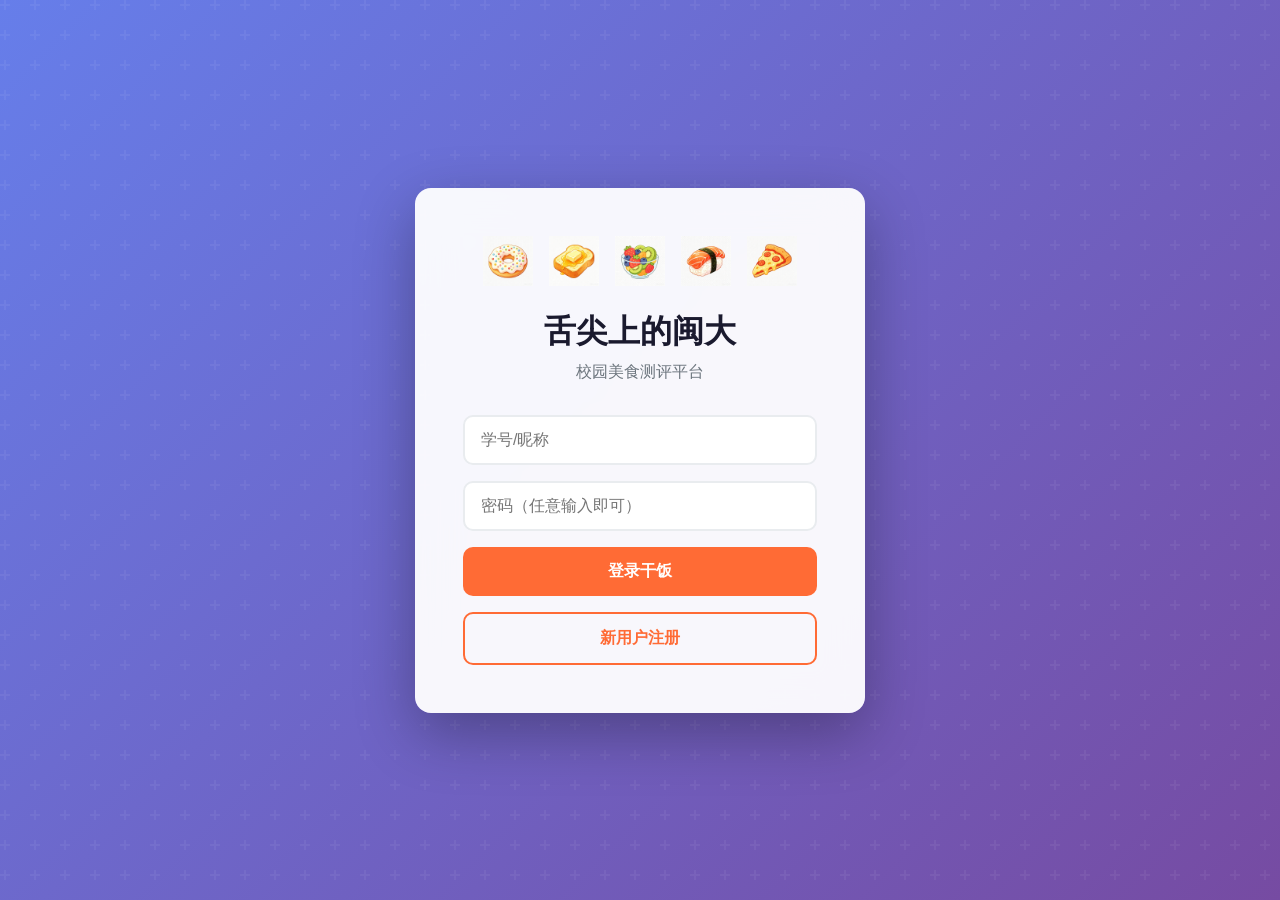
==== index.html @ 265ed93d "feat: 菜单图片无法显示 Co-authored-by: traeagent <traeagent@users.noreply.github.com>" ====
<!DOCTYPE html>
<html lang="zh-CN">
<head>
    <meta charset="UTF-8">
    <meta name="viewport" content="width=device-width, initial-scale=1.0">
    <title>舌尖上的闽大 · 校园美食测评平台</title>
    <link rel="stylesheet" href="styles.css">
</head>
<body>
    <!-- 登录页面 -->
    <div id="login-page" class="login-page">
        <div class="login-container">
            <div class="food-icons">
                <div class="food-icon"><img src="images/food1.png" alt=""></div>
                <div class="food-icon"><img src="images/food2.png" alt=""></div>
                <div class="food-icon"><img src="images/food3.png" alt=""></div>
                <div class="food-icon"><img src="images/food4.png" alt=""></div>
                <div class="food-icon"><img src="images/food5.png" alt=""></div>
            </div>
            <h1 class="login-title">舌尖上的闽大</h1>
            <p class="login-subtitle">校园美食测评平台</p>
            <div class="login-form">
                <input type="text" id="login-username" placeholder="学号/昵称" class="login-input">
                <input type="password" id="login-password" placeholder="密码（任意输入即可）" class="login-input">
                <button class="login-btn" onclick="handleLogin()">登录干饭</button>
                <button class="register-btn" onclick="handleRegister()">新用户注册</button>
            </div>
        </div>
    </div>

    <!-- 主应用 -->
    <div id="app" class="app hidden">
        <!-- 顶部导航栏 -->
        <nav class="navbar">
            <div class="nav-brand">
                <img src="images/logo.png" alt="Logo" class="nav-logo">
            </div>
            <div class="nav-links">
                <a href="javascript:void(0)" class="nav-link active" data-page="home" onclick="switchPage('home')">首页</a>
                <a href="javascript:void(0)" class="nav-link" data-page="cafeteria" onclick="switchPage('cafeteria')">食堂测评</a>
                <a href="javascript:void(0)" class="nav-link" data-page="offcampus" onclick="switchPage('offcampus')">校外小吃</a>
                <a href="javascript:void(0)" class="nav-link" data-page="sticker" onclick="switchPage('sticker')">AI测评</a>
                <a href="javascript:void(0)" class="nav-link" data-page="buddy" onclick="switchPage('buddy')">找搭子</a>
                <a href="javascript:void(0)" class="nav-link" data-page="badreview" onclick="switchPage('badreview')">避雷墙</a>
                <a href="javascript:void(0)" class="nav-link" data-page="favorites" onclick="switchPage('favorites')">收藏</a>
                <a href="javascript:void(0)" class="nav-link" data-page="mealplan" onclick="switchPage('mealplan')">食谱</a>
                <a href="javascript:void(0)" class="nav-link" data-page="mbti" onclick="switchPage('mbti')">MBTI</a>
            </div>
            <div class="nav-user">
                <span id="current-user">干饭人</span>
                <button class="logout-btn" onclick="handleLogout()">退出</button>
            </div>
        </nav>

        <!-- 页面内容 -->
        <main class="main-content">
            <!-- 首页 -->
            <section id="page-home" class="page active">
                <div class="page-header">
                    <h2>舌尖上的闽大</h2>
                    <p>校园美食测评平台</p>
                </div>
                <!-- 功能亮点展示 -->
                <div class="feature-grid" id="feature-grid">
                    <div class="feature-card" onclick="openFeaturePage('random.html')">
                        <div class="feature-icon"><img src="images/food1.png" alt=""></div>
                        <h3>今天吃什么</h3>
                        <p>选择困难症？让命运来决定！</p>
                        <span class="feature-tag">HOT</span>
                    </div>
                    <div class="feature-card" onclick="openFeaturePage('mealplan.html')">
                        <div class="feature-icon"><img src="images/icon-mealplan.jpeg" alt=""></div>
                        <h3>一周食谱计划</h3>
                        <p>从收藏中选择美食，安排你的一周饮食</p>
                        <span class="feature-tag">NEW</span>
                    </div>
                    <div class="feature-card" onclick="openFeaturePage('buddy.html')">
                        <div class="feature-icon"><img src="images/icon-buddy.jpeg" alt=""></div>
                        <h3>美食搭子匹配</h3>
                        <p>填写口味偏好，找到志同道合的饭搭子</p>
                        <span class="feature-tag">HOT</span>
                    </div>
                    <div class="feature-card" onclick="openFeaturePage('badreview.html')">
                        <div class="feature-icon"><img src="images/icon-badreview.jpeg" alt=""></div>
                        <h3>避雷吐槽墙</h3>
                        <p>分享踩雷经历，让同学们少走弯路</p>
                        <span class="feature-tag">HOT</span>
                    </div>
                    <div class="feature-card" onclick="openFeaturePage('sticker.html')">
                        <div class="feature-icon"><img src="images/icon-sticker.jpeg" alt=""></div>
                        <h3>AI测评抠图</h3>
                        <p>上传美食图片，AI智能抠图生成测评贴纸</p>
                    </div>
                    <div class="feature-card" onclick="openFeaturePage('mbti.html')">
                        <div class="feature-icon"><img src="images/icon-mbti.jpeg" alt=""></div>
                        <h3>趣味MBTI测评</h3>
                        <p>根据你的收藏，测出你的美食人格</p>
                    </div>
                    <div class="feature-card" onclick="openFeaturePage('cafeteria.html')">
                        <div class="feature-icon"><img src="images/food2.png" alt=""></div>
                        <h3>食堂美食测评</h3>
                        <p>查看各个食堂的美食评分和真实评价</p>
                    </div>
                </div>
                <!-- 热门美食推荐 -->
                <div class="home-section">
                    <div class="home-section-header">
                        <h3>热门美食</h3>
                        <a href="javascript:void(0)" class="view-more-link" data-page="cafeteria" onclick="switchPage('cafeteria')">查看更多</a>
                    </div>
                    <div class="food-grid" id="home-food-grid"></div>
                </div>
            </section>

            <!-- 食堂测评 -->
            <section id="page-cafeteria" class="page">
                <div class="page-header">
                    <h2>食堂测评</h2>
                    <p>分堂测评，精准避坑</p>
                </div>
                <div class="filter-tabs">
                    <button class="filter-tab active" data-canteen="all">全部</button>
                    <button class="filter-tab" data-canteen="1">第一食堂</button>
                    <button class="filter-tab" data-canteen="2">第二食堂</button>
                    <button class="filter-tab" data-canteen="3">第三食堂</button>
                    <button class="filter-tab" data-canteen="4">第四食堂</button>
                </div>
                <div class="food-grid" id="cafeteria-food-grid"></div>
            </section>

            <!-- 校外小吃街 -->
            <section id="page-offcampus" class="page">
                <div class="page-header">
                    <h2>校外小吃</h2>
                    <p>周边美食，一网打尽</p>
                </div>
                <div class="sort-options">
                    <button class="sort-btn active" data-sort="all">全部</button>
                    <button class="sort-btn" data-sort="rating">评分最高</button>
                </div>
                <div class="food-grid" id="offcampus-food-grid"></div>
            </section>

            <!-- AI测评抠图 -->
            <section id="page-sticker" class="page">
                <div class="page-header">
                    <h2>AI测评抠图</h2>
                    <p>上传美食图片，AI智能抠图生成测评贴纸</p>
                </div>
                <div class="sticker-container">
                    <!-- 拖拽上传区 -->
                    <div class="dropzone" id="sticker-dropzone">
                        <input type="file" id="sticker-file" accept="image/*" class="file-input">
                        <div class="dropzone-content">
                        <div class="dropzone-icon">UP</div>
                        <p class="dropzone-text">拖拽图片到这里，或点击上传</p>
                        <p class="dropzone-hint">支持 JPG、PNG 格式</p>
                    </div>
                    </div>
                    <!-- 预览区 -->
                    <div id="sticker-preview" class="sticker-preview"></div>
                    <!-- 风格选择 -->
                    <div class="style-selector" id="style-selector">
                        <h4>选择贴纸风格</h4>
                        <div class="style-options">
                            <div class="style-option active" data-style="polaroid">
                                <div class="style-preview polaroid-preview">拍立得</div>
                            </div>
                            <div class="style-option" data-style="circle">
                                <div class="style-preview circle-preview">圆形</div>
                            </div>
                            <div class="style-option" data-style="card">
                                <div class="style-preview card-preview">卡片</div>
                            </div>
                        </div>
                    </div>
                    <!-- 评分滑块 -->
                    <div class="sliders-section" id="sliders-section">
                        <div class="slider-group">
                            <label>口味评分: <span id="taste-value" class="slider-val">3.0</span></label>
                            <input type="range" id="taste-slider" min="0" max="5" step="0.5" value="3">
                        </div>
                        <div class="slider-group">
                            <label>分量评分: <span id="portion-value" class="slider-val">3.0</span></label>
                            <input type="range" id="portion-slider" min="0" max="5" step="0.5" value="3">
                        </div>
                        <div class="slider-group">
                            <label>性价比评分: <span id="value-value" class="slider-val">3.0</span></label>
                            <input type="range" id="value-slider" min="0" max="5" step="0.5" value="3">
                        </div>
                        <!-- 评论输入 -->
                        <div class="slider-group">
                            <label>评论文字: <span class="slider-hint">(选填，最多20字)</span></label>
                            <input type="text" id="sticker-comment" class="sticker-comment-input" placeholder="写点评价吧..." maxlength="20">
                        </div>
                        <button class="generate-btn" id="generate-btn" onclick="generateSticker()">
                            <span class="btn-icon">AI</span> AI智能抠图生成
                        </button>
                    </div>
                    <!-- AI处理动画 -->
                    <div id="ai-processing" class="ai-processing hidden">
                        <div class="ai-spinner"></div>
                        <p class="ai-text">AI正在智能抠图中...</p>
                        <div class="ai-steps">
                            <div class="ai-step" id="ai-step-1">识别美食区域</div>
                            <div class="ai-step" id="ai-step-2">智能抠图处理</div>
                            <div class="ai-step" id="ai-step-3">生成测评贴纸</div>
                        </div>
                    </div>
                    <!-- 结果区 -->
                    <canvas id="sticker-canvas" class="sticker-canvas"></canvas>
                    <div id="sticker-result" class="sticker-result"></div>
                </div>
            </section>

            <!-- 我的收藏 -->
            <section id="page-favorites" class="page">
                <div class="page-header">
                    <h2>我的收藏</h2>
                    <p>你心仪的美食和测评贴纸</p>
                </div>
                <div class="fav-tabs">
                    <button class="fav-tab active" data-tab="foods">收藏的美食</button>
                    <button class="fav-tab" data-tab="stickers">我的测评贴纸</button>
                </div>
                <div class="food-grid" id="favorites-food-grid"></div>
                <div class="sticker-gallery hidden" id="favorites-sticker-grid"></div>
            </section>

            <!-- 今天吃什么 -->
            <section id="page-random" class="page">
                <div class="page-header">
                    <h2>今天吃什么</h2>
                    <p>选择困难症？让命运来决定！</p>
                </div>
                <div class="random-container">
                    <button class="random-btn" onclick="drawRandomFood()">随机抽签</button>
                    <div id="random-result" class="random-result"></div>
                </div>
            </section>

            <!-- 一周食谱计划 -->
            <section id="page-mealplan" class="page">
                <div class="page-header">
                    <h2>一周食谱计划</h2>
                    <p>从收藏中选择美食，安排你的一周饮食</p>
                </div>
                <div class="mealplan-container">
                    <div class="mealplan-header">
                        <div class="mealplan-weekdays">
                            <div class="weekday-label"></div>
                            <div class="weekday-label">早餐</div>
                            <div class="weekday-label">午餐</div>
                            <div class="weekday-label">晚餐</div>
                        </div>
                    </div>
                    <div class="mealplan-grid" id="mealplan-grid">
                        <!-- 周一 -->
                        <div class="mealplan-row" data-day="周一">
                            <div class="weekday-name">周一</div>
                            <div class="meal-slot" data-meal="breakfast" onclick="selectMeal(this, '周一', 'breakfast')">
                                <span class="meal-placeholder">点击选择</span>
                            </div>
                            <div class="meal-slot" data-meal="lunch" onclick="selectMeal(this, '周一', 'lunch')">
                                <span class="meal-placeholder">点击选择</span>
                            </div>
                            <div class="meal-slot" data-meal="dinner" onclick="selectMeal(this, '周一', 'dinner')">
                                <span class="meal-placeholder">点击选择</span>
                            </div>
                        </div>
                        <!-- 周二 -->
                        <div class="mealplan-row" data-day="周二">
                            <div class="weekday-name">周二</div>
                            <div class="meal-slot" data-meal="breakfast" onclick="selectMeal(this, '周二', 'breakfast')">
                                <span class="meal-placeholder">点击选择</span>
                            </div>
                            <div class="meal-slot" data-meal="lunch" onclick="selectMeal(this, '周二', 'lunch')">
                                <span class="meal-placeholder">点击选择</span>
                            </div>
                            <div class="meal-slot" data-meal="dinner" onclick="selectMeal(this, '周二', 'dinner')">
                                <span class="meal-placeholder">点击选择</span>
                            </div>
                        </div>
                        <!-- 周三 -->
                        <div class="mealplan-row" data-day="周三">
                            <div class="weekday-name">周三</div>
                            <div class="meal-slot" data-meal="breakfast" onclick="selectMeal(this, '周三', 'breakfast')">
                                <span class="meal-placeholder">点击选择</span>
                            </div>
                            <div class="meal-slot" data-meal="lunch" onclick="selectMeal(this, '周三', 'lunch')">
                                <span class="meal-placeholder">点击选择</span>
                            </div>
                            <div class="meal-slot" data-meal="dinner" onclick="selectMeal(this, '周三', 'dinner')">
                                <span class="meal-placeholder">点击选择</span>
                            </div>
                        </div>
                        <!-- 周四 -->
                        <div class="mealplan-row" data-day="周四">
                            <div class="weekday-name">周四</div>
                            <div class="meal-slot" data-meal="breakfast" onclick="selectMeal(this, '周四', 'breakfast')">
                                <span class="meal-placeholder">点击选择</span>
                            </div>
                            <div class="meal-slot" data-meal="lunch" onclick="selectMeal(this, '周四', 'lunch')">
                                <span class="meal-placeholder">点击选择</span>
                            </div>
                            <div class="meal-slot" data-meal="dinner" onclick="selectMeal(this, '周四', 'dinner')">
                                <span class="meal-placeholder">点击选择</span>
                            </div>
                        </div>
                        <!-- 周五 -->
                        <div class="mealplan-row" data-day="周五">
                            <div class="weekday-name">周五</div>
                            <div class="meal-slot" data-meal="breakfast" onclick="selectMeal(this, '周五', 'breakfast')">
                                <span class="meal-placeholder">点击选择</span>
                            </div>
                            <div class="meal-slot" data-meal="lunch" onclick="selectMeal(this, '周五', 'lunch')">
                                <span class="meal-placeholder">点击选择</span>
                            </div>
                            <div class="meal-slot" data-meal="dinner" onclick="selectMeal(this, '周五', 'dinner')">
                                <span class="meal-placeholder">点击选择</span>
                            </div>
                        </div>
                        <!-- 周六 -->
                        <div class="mealplan-row" data-day="周六">
                            <div class="weekday-name">周六</div>
                            <div class="meal-slot" data-meal="breakfast" onclick="selectMeal(this, '周六', 'breakfast')">
                                <span class="meal-placeholder">点击选择</span>
                            </div>
                            <div class="meal-slot" data-meal="lunch" onclick="selectMeal(this, '周六', 'lunch')">
                                <span class="meal-placeholder">点击选择</span>
                            </div>
                            <div class="meal-slot" data-meal="dinner" onclick="selectMeal(this, '周六', 'dinner')">
                                <span class="meal-placeholder">点击选择</span>
                            </div>
                        </div>
                        <!-- 周日 -->
                        <div class="mealplan-row" data-day="周日">
                            <div class="weekday-name">周日</div>
                            <div class="meal-slot" data-meal="breakfast" onclick="selectMeal(this, '周日', 'breakfast')">
                                <span class="meal-placeholder">点击选择</span>
                            </div>
                            <div class="meal-slot" data-meal="lunch" onclick="selectMeal(this, '周日', 'lunch')">
                                <span class="meal-placeholder">点击选择</span>
                            </div>
                            <div class="meal-slot" data-meal="dinner" onclick="selectMeal(this, '周日', 'dinner')">
                                <span class="meal-placeholder">点击选择</span>
                            </div>
                        </div>
                    </div>
                    <div class="mealplan-actions">
                        <button class="mealplan-btn" onclick="clearMealPlan()">清空计划</button>
                <button class="mealplan-btn accent" onclick="saveMealPlan()">保存计划</button>
                    </div>
                </div>
                <!-- 美食选择弹窗 -->
                <div id="meal-select-modal" class="modal hidden">
                    <div class="modal-content">
                        <button class="modal-close" onclick="closeMealSelectModal()">&times;</button>
                        <div class="modal-body">
                            <h3 id="meal-select-title">选择美食</h3>
                            <p class="meal-select-hint">从你的收藏中选择：</p>
                            <div class="meal-select-grid" id="meal-select-grid"></div>
                        </div>
                    </div>
                </div>
            </section>

            <!-- 美食搭子匹配器 -->
            <section id="page-buddy" class="page">
                <div class="page-header">
                    <h2>美食搭子</h2>
                    <p>找到口味相投的饭搭子，一起探索美食！</p>
                </div>
                <div class="buddy-container">
                    <!-- 口味偏好设置 -->
                    <div class="buddy-profile">
                        <h3>设置你的口味偏好</h3>
                        <div class="buddy-tags">
                            <label class="buddy-tag"><input type="checkbox" name="preference" value="吃辣"> 吃辣</label>
                            <label class="buddy-tag"><input type="checkbox" name="preference" value="不吃辣"> 不吃辣</label>
                            <label class="buddy-tag"><input type="checkbox" name="preference" value="爱吃面食"> 爱吃面食</label>
                            <label class="buddy-tag"><input type="checkbox" name="preference" value="爱吃米饭"> 爱吃米饭</label>
                            <label class="buddy-tag"><input type="checkbox" name="preference" value="爱吃甜食"> 爱吃甜食</label>
                            <label class="buddy-tag"><input type="checkbox" name="preference" value="不吃葱"> 不吃葱</label>
                            <label class="buddy-tag"><input type="checkbox" name="preference" value="不吃香菜"> 不吃香菜</label>
                            <label class="buddy-tag"><input type="checkbox" name="preference" value="素食"> 素食</label>
                            <label class="buddy-tag"><input type="checkbox" name="preference" value="低价实惠"> 低价实惠</label>
                            <label class="buddy-tag"><input type="checkbox" name="preference" value="追求品质"> 追求品质</label>
                        </div>
                        <button class="buddy-match-btn" onclick="matchBuddy()">匹配饭搭子</button>
                    </div>
                    <!-- 匹配结果 -->
                    <div id="buddy-result" class="buddy-result hidden">
                        <h3>匹配到的饭搭子</h3>
                        <div id="buddy-match-list" class="buddy-match-list"></div>
                        <div class="buddy-invite">
                            <button class="buddy-invite-btn" onclick="generateInviteText()">生成邀约文案</button>
                            <p class="buddy-invite-hint">复制文案发送给好友，一起约饭吧！</p>
                        </div>
                    </div>
                </div>
            </section>

            <!-- 避雷吐槽墙 -->
            <section id="page-badreview" class="page">
                <div class="page-header">
                    <h2>避雷吐槽墙</h2>
                    <p>分享踩雷经历，让同学们少走弯路</p>
                </div>
                <div class="badreview-container">
                    <!-- 发布吐槽 -->
                    <div class="badreview-form">
                        <h3>发布避雷吐槽</h3>
                        <input type="text" id="badreview-shop" class="badreview-input" placeholder="店铺名称" maxlength="30">
                        <textarea id="badreview-content" class="badreview-textarea" placeholder="说说这次踩雷的经历..." maxlength="200"></textarea>
                        <div class="badreview-tags">
                            <span class="badreview-tag-label">避雷原因：</span>
                            <label class="badreview-tag"><input type="checkbox" name="badtag" value="分量少"> 分量少</label>
                            <label class="badreview-tag"><input type="checkbox" name="badtag" value="味道差"> 味道差</label>
                            <label class="badreview-tag"><input type="checkbox" name="badtag" value="价格贵"> 价格贵</label>
                            <label class="badreview-tag"><input type="checkbox" name="badtag" value="不新鲜"> 不新鲜</label>
                            <label class="badreview-tag"><input type="checkbox" name="badtag" value="服务差"> 服务差</label>
                        </div>
                        <button class="badreview-submit" onclick="submitBadReview()">发布吐槽</button>
                    </div>
                    <!-- 吐槽列表 -->
                    <div class="badreview-list">
                        <h3>避雷热榜</h3>
                        <div id="badreview-items" class="badreview-items"></div>
                    </div>
                </div>
            </section>

            <!-- 趣味测评 MBTI -->
            <section id="page-mbti" class="page">
                <div class="page-header">
                    <h2>趣味测评</h2>
                    <p>根据你的收藏，测出你的美食MBTI人格</p>
                </div>
                <div class="mbti-container">
                    <div class="mbti-intro">
                        <div class="mbti-hero">F</div>
                        <h3>你的美食人格是什么？</h3>
                        <p>基于你的收藏偏好，AI将分析你的美食口味、就餐习惯、探索精神，为你生成专属的美食MBTI人格报告！</p>
                        <button class="mbti-start-btn" onclick="startMbtiTest()">开始测评</button>
                    </div>
                    <div id="mbti-result" class="mbti-result hidden"></div>
                </div>
            </section>
        </main>

        <!-- 底部版权 -->
        <footer class="footer">
            <p>© 闽江大学蛋仔派队 · 舌尖上的闽大</p>
        </footer>
    </div>

    <!-- 评价详情弹窗 -->
    <div id="detail-modal" class="modal hidden">
        <div class="modal-content">
            <button class="modal-close" onclick="closeModal()">&times;</button>
            <div class="modal-body">
                <!-- 美食大图 -->
                <div class="detail-hero" id="detail-hero"></div>
                <div class="detail-info">
                    <h3 id="detail-name"></h3>
                    <div class="detail-rating" id="detail-rating"></div>
                    <p class="detail-review" id="detail-review"></p>
                    <p class="detail-reviewer">评价人: <span id="detail-reviewer"></span></p>
                    <div class="detail-actions">
                        <button class="favorite-btn" id="detail-favorite" onclick="toggleFavoriteFromModal()">收藏</button>
                        <button class="share-btn" onclick="shareFood()">分享</button>
                    </div>
                </div>
                <!-- 拖拽上传区 -->
                <div class="upload-section">
                    <h4>上传实拍图片</h4>
                    <div class="dropzone dropzone-sm" id="detail-dropzone">
                        <input type="file" id="detail-file" accept="image/jpeg,image/png" class="file-input" multiple>
                        <div class="dropzone-content">
                            <div class="dropzone-icon">UP</div>
                            <p class="dropzone-text">拖拽或点击上传图片</p>
                            <p class="dropzone-hint">支持多张上传，JPG/PNG格式</p>
                        </div>
                    </div>
                    <div id="upload-preview-list" class="upload-preview-list"></div>
                    <p class="upload-warning">请勿上传模糊/不雅/违规图片，违者封号处理！</p>
                </div>
                <!-- 图片墙 -->
                <div class="image-wall">
                    <h4>图片墙（按点赞排序）<span class="image-count" id="image-count"></span></h4>
                    <div id="image-wall-list" class="image-wall-list"></div>
                </div>
            </div>
        </div>
    </div>

    <!-- 图片预览弹窗 -->
    <div id="image-preview-modal" class="modal hidden">
        <div class="modal-content modal-large">
            <button class="modal-close" onclick="closeImagePreview()">&times;</button>
            <div class="image-preview-body">
                <img id="preview-image" src="" alt="预览大图">
            </div>
        </div>
    </div>

    <!-- 功能弹窗 - 用于显示各个功能页面 -->
    <div id="feature-modal" class="feature-modal hidden">
        <div class="feature-modal-header">
            <h3 id="feature-modal-title">功能名称</h3>
            <div class="feature-modal-controls">
                <button class="feature-modal-btn" onclick="minimizeFeatureModal()" title="最小化">−</button>
                <button class="feature-modal-btn" onclick="maximizeFeatureModal()" title="最大化">□</button>
                <button class="feature-modal-btn feature-modal-close" onclick="closeFeatureModal()" title="关闭">×</button>
            </div>
        </div>
        <div class="feature-modal-body" id="feature-modal-body">
            <!-- 功能内容将动态加载到这里 -->
        </div>
    </div>

    <!-- Toast 提示 -->
    <div id="toast" class="toast hidden"></div>

    <script src="app.js"></script>
</body>
</html>
---- styles.css ----
/* ===== 全局样式 ===== */
* { margin: 0; padding: 0; box-sizing: border-box; }

:root {
    --primary: #ff6b35;
    --primary-dark: #e55a2b;
    --primary-light: #ff8c5a;
    --secondary: #f7c59f;
    --accent: #2ec4b6;
    --dark: #1a1a2e;
    --light: #f8f9fa;
    --gray: #6c757d;
    --gray-light: #adb5bd;
    --danger: #dc3545;
    --success: #28a745;
    --warning: #ffc107;
    --shadow: 0 4px 15px rgba(0,0,0,0.08);
    --shadow-hover: 0 12px 35px rgba(0,0,0,0.15);
    --radius: 16px;
    --radius-sm: 10px;
    --transition: all 0.3s cubic-bezier(0.4, 0, 0.2, 1);
}

body {
    font-family: 'Segoe UI', 'PingFang SC', 'Microsoft YaHei', sans-serif;
    background: linear-gradient(135deg, #f5f7fa 0%, #c3cfe2 100%);
    min-height: 100vh;
    color: var(--dark);
}

.hidden { display: none !important; }

/* ===== 登录页面 ===== */
.login-page {
    min-height: 100vh;
    display: flex;
    align-items: center;
    justify-content: center;
    background: linear-gradient(135deg, #667eea 0%, #764ba2 100%);
    position: relative;
    overflow: hidden;
}

.login-page::before {
    content: '';
    position: absolute;
    inset: 0;
    background: url("data:image/svg+xml,%3Csvg width='60' height='60' viewBox='0 0 60 60' xmlns='http://www.w3.org/2000/svg'%3E%3Cg fill='none' fill-rule='evenodd'%3E%3Cg fill='%23ffffff' fill-opacity='0.05'%3E%3Cpath d='M36 34v-4h-2v4h-4v2h4v4h2v-4h4v-2h-4zm0-30V0h-2v4h-4v2h4v4h2V6h4V4h-4zM6 34v-4H4v4H0v2h4v4h2v-4h4v-2H6zM6 4V0H4v4H0v2h4v4h2V6h4V4H6z'/%3E%3C/g%3E%3C/g%3E%3C/svg%3E");
}

.login-container {
    background: rgba(255,255,255,0.95);
    backdrop-filter: blur(20px);
    padding: 3rem;
    border-radius: var(--radius);
    box-shadow: 0 20px 60px rgba(0,0,0,0.3);
    text-align: center;
    max-width: 450px;
    width: 90%;
    position: relative;
    z-index: 1;
    animation: fadeSlideUp 0.6s ease;
}

.food-icons {
    display: flex;
    justify-content: center;
    gap: 1rem;
    margin-bottom: 1.5rem;
    font-size: 2.5rem;
}

.food-icon {
    cursor: pointer;
    transition: var(--transition);
    animation: bounce 2s infinite;
    user-select: none;
    width: 50px;
    height: 50px;
}

.food-icon img {
    width: 100%;
    height: 100%;
    object-fit: contain;
}

.food-icon:nth-child(2) { animation-delay: 0.1s; }
.food-icon:nth-child(3) { animation-delay: 0.2s; }
.food-icon:nth-child(4) { animation-delay: 0.3s; }
.food-icon:nth-child(5) { animation-delay: 0.4s; }

@keyframes bounce {
    0%, 100% { transform: translateY(0); }
    50% { transform: translateY(-15px); }
}

.login-title { font-size: 2rem; color: var(--dark); margin-bottom: 0.5rem; }
.login-subtitle { color: var(--gray); margin-bottom: 2rem; }

.login-form { display: flex; flex-direction: column; gap: 1rem; }

.login-input {
    padding: 0.875rem 1rem;
    border: 2px solid #e9ecef;
    border-radius: var(--radius-sm);
    font-size: 1rem;
    transition: var(--transition);
    outline: none;
}

.login-input:focus {
    border-color: var(--primary);
    box-shadow: 0 0 0 4px rgba(255,107,53,0.1);
}

.login-btn, .register-btn {
    padding: 0.875rem;
    border: none;
    border-radius: var(--radius-sm);
    font-size: 1rem;
    font-weight: 600;
    cursor: pointer;
    transition: var(--transition);
    position: relative;
    overflow: hidden;
}

.login-btn { background: var(--primary); color: white; }
.login-btn:hover { background: var(--primary-dark); transform: translateY(-2px); box-shadow: 0 4px 15px rgba(255,107,53,0.4); }

.register-btn { background: transparent; color: var(--primary); border: 2px solid var(--primary); }
.register-btn:hover { background: var(--primary); color: white; }

/* ===== 导航栏 ===== */
.app { min-height: 100vh; display: flex; flex-direction: column; }

.navbar {
    background: rgba(255,255,255,0.95);
    backdrop-filter: blur(20px);
    box-shadow: var(--shadow);
    padding: 0 2rem;
    display: flex;
    align-items: center;
    justify-content: space-between;
    position: sticky;
    top: 0;
    z-index: 100;
    height: 64px;
}

.nav-brand {
    display: flex;
    align-items: center;
    gap: 0.5rem;
    font-size: 1.25rem;
    font-weight: bold;
    color: var(--primary);
}

.nav-logo {
    height: 40px;
    width: auto;
    object-fit: contain;
}

.nav-brand-icon { font-size: 1.5rem; }

.nav-links { display: flex; gap: 0.25rem; flex-wrap: wrap; justify-content: center; }

.nav-link {
    padding: 0.5rem 0.75rem;
    text-decoration: none;
    color: var(--gray);
    border-radius: var(--radius-sm);
    transition: var(--transition);
    font-weight: 500;
    font-size: 0.9rem;
    white-space: nowrap;
}

.nav-link:hover {
    color: var(--primary);
    background: rgba(255,107,53,0.08);
    transform: translateY(-2px);
}

.nav-link.active { color: var(--primary); background: rgba(255,107,53,0.12); font-weight: 600; }

.nav-user { display: flex; align-items: center; gap: 1rem; font-size: 0.9rem; }

.logout-btn {
    padding: 0.375rem 0.875rem;
    border: 1px solid var(--gray-light);
    background: transparent;
    color: var(--gray);
    border-radius: var(--radius-sm);
    cursor: pointer;
    transition: var(--transition);
    font-size: 0.85rem;
}

.logout-btn:hover { border-color: var(--danger); color: var(--danger); }

/* ===== 主内容区 ===== */
.main-content {
    flex: 1;
    padding: 2rem;
    max-width: 1200px;
    margin: 0 auto;
    width: 100%;
}

.page { display: none; animation: fadeSlideUp 0.4s ease; }
.page.active { display: block; }

.page-header { text-align: center; margin-bottom: 2rem; }
.page-header h2 { font-size: 1.75rem; margin-bottom: 0.5rem; }
.page-header p { color: var(--gray); }

/* ===== 筛选标签 ===== */
.filter-tabs, .sort-options, .fav-tabs {
    display: flex;
    justify-content: center;
    gap: 0.5rem;
    margin-bottom: 2rem;
    flex-wrap: wrap;
}

.filter-tab, .sort-btn, .fav-tab {
    padding: 0.5rem 1.25rem;
    border: 2px solid #e9ecef;
    background: white;
    border-radius: 25px;
    cursor: pointer;
    transition: var(--transition);
    font-size: 0.875rem;
    font-weight: 500;
}

.filter-tab:hover, .sort-btn:hover, .fav-tab:hover {
    border-color: var(--primary);
    color: var(--primary);
    transform: translateY(-2px);
}

.filter-tab.active, .sort-btn.active, .fav-tab.active {
    background: var(--primary);
    color: white;
    border-color: var(--primary);
}

/* ===== 功能亮点卡片 ===== */
.feature-grid {
    display: grid;
    grid-template-columns: repeat(auto-fill, minmax(280px, 1fr));
    gap: 1.5rem;
    margin-bottom: 3rem;
}

.feature-card {
    background: white;
    border-radius: var(--radius);
    padding: 2rem;
    box-shadow: var(--shadow);
    transition: var(--transition);
    cursor: pointer;
    position: relative;
    overflow: hidden;
}

.feature-card:hover {
    transform: translateY(-8px);
    box-shadow: var(--shadow-hover);
}

.feature-card:hover .feature-icon {
    transform: scale(1.1);
}

.feature-icon {
    width: 60px;
    height: 60px;
    background: linear-gradient(135deg, var(--primary) 0%, var(--primary-dark) 100%);
    border-radius: 16px;
    display: flex;
    align-items: center;
    justify-content: center;
    font-size: 1.5rem;
    font-weight: bold;
    color: white;
    margin-bottom: 1rem;
    transition: var(--transition);
    overflow: hidden;
}

.feature-icon img {
    width: 100%;
    height: 100%;
    object-fit: cover;
    border-radius: 16px;
}

.feature-card h3 {
    font-size: 1.1rem;
    margin-bottom: 0.5rem;
    color: var(--dark);
}

.feature-card p {
    color: var(--gray);
    font-size: 0.85rem;
    line-height: 1.5;
}

.feature-tag {
    position: absolute;
    top: 1rem;
    right: 1rem;
    padding: 0.25rem 0.5rem;
    border-radius: 4px;
    font-size: 0.65rem;
    font-weight: 700;
    letter-spacing: 0.5px;
}

.feature-tag:first-of-type + * { background: var(--primary); color: white; }
.feature-tag:nth-of-type(2) { background: var(--danger); color: white; }
.feature-tag:nth-of-type(3) { background: var(--accent); color: white; }
.feature-tag:nth-of-type(4) { background: var(--warning); color: var(--dark); }

/* 重新设置 feature-tag 样式 */
.feature-tag {
    background: var(--primary);
    color: white;
}

.feature-card:nth-child(2) .feature-tag { background: var(--danger); }
.feature-card:nth-child(3) .feature-tag { background: var(--danger); }

/* ===== 首页区块 ===== */
.home-section {
    margin-top: 2rem;
}

.home-section-header {
    display: flex;
    justify-content: space-between;
    align-items: center;
    margin-bottom: 1.5rem;
    padding-bottom: 0.75rem;
    border-bottom: 2px solid #e9ecef;
}

.home-section-header h3 {
    font-size: 1.25rem;
    color: var(--dark);
}

.home-section-header a {
    color: var(--primary);
    text-decoration: none;
    font-size: 0.9rem;
    font-weight: 500;
    transition: var(--transition);
    cursor: pointer;
}

.home-section-header a:hover {
    color: var(--primary-dark);
    text-decoration: underline;
}

.view-more-link {
    padding: 0.375rem 1rem;
    background: var(--primary);
    color: white;
    border-radius: 20px;
    font-size: 0.8rem;
}

.view-more-link:hover {
    background: var(--primary-dark);
    text-decoration: none !important;
}

/* ===== 功能弹窗 ===== */
.feature-modal {
    position: fixed;
    top: 10%;
    left: 10%;
    width: 80%;
    height: 80%;
    background: white;
    border-radius: var(--radius);
    box-shadow: 0 20px 60px rgba(0,0,0,0.3);
    z-index: 10000;
    display: flex;
    flex-direction: column;
    overflow: hidden;
}

.feature-modal-header {
    display: flex;
    justify-content: space-between;
    align-items: center;
    padding: 1rem 1.5rem;
    background: linear-gradient(135deg, var(--primary) 0%, var(--primary-dark) 100%);
    color: white;
    cursor: move;
    user-select: none;
}

.feature-modal-header h3 {
    font-size: 1.1rem;
    font-weight: 600;
}

.feature-modal-controls {
    display: flex;
    gap: 0.5rem;
}

.feature-modal-btn {
    width: 32px;
    height: 32px;
    border: none;
    border-radius: 50%;
    background: rgba(255,255,255,0.2);
    color: white;
    font-size: 1rem;
    cursor: pointer;
    display: flex;
    align-items: center;
    justify-content: center;
    transition: var(--transition);
}

.feature-modal-btn:hover {
    background: rgba(255,255,255,0.3);
    transform: scale(1.1);
}

.feature-modal-close:hover {
    background: var(--danger);
}

.feature-modal-body {
    flex: 1;
    padding: 1.5rem;
    overflow-y: auto;
    background: var(--light);
}

/* 弹窗最小化状态 */
.feature-modal.minimized .feature-modal-body {
    display: none;
}

/* 弹窗最大化状态 */
.feature-modal.maximized {
    border-radius: 0;
    top: 0 !important;
    left: 0 !important;
}

/* 保留旧的样式以兼容其他地方可能的使用 */
.modal-enter-btn {
    padding: 0.875rem 2.5rem;
    background: linear-gradient(135deg, var(--primary) 0%, var(--primary-dark) 100%);
    color: white;
    border: none;
    border-radius: 50px;
    font-size: 1rem;
    font-weight: 600;
    cursor: pointer;
    transition: all 0.3s ease;
}

.modal-enter-btn:hover {
    transform: translateY(-3px);
    box-shadow: 0 8px 25px rgba(255,107,53,0.4);
}

/* ===== 美食卡片 ===== */
.food-grid {
    display: grid;
    grid-template-columns: repeat(auto-fill, minmax(280px, 1fr));
    gap: 1.5rem;
}

.food-card {
    background: white;
    border-radius: var(--radius);
    overflow: hidden;
    box-shadow: var(--shadow);
    transition: var(--transition);
    cursor: pointer;
    position: relative;
}

.food-card:hover {
    transform: translateY(-8px);
    box-shadow: var(--shadow-hover);
}

.food-card:hover .food-image { transform: scale(1.08); }

.food-image {
    width: 100%;
    height: 200px;
    object-fit: cover;
    transition: var(--transition);
}

.food-image img {
    width: 100%;
    height: 200px;
    object-fit: cover;
}

.food-image-placeholder {
    width: 100%;
    height: 200px;
    display: flex;
    align-items: center;
    justify-content: center;
    font-size: 3rem;
    background: linear-gradient(45deg, #f093fb 0%, #f5576c 100%);
}

.food-content { padding: 1.25rem; }

.food-name {
    font-size: 1.1rem;
    font-weight: 700;
    margin-bottom: 0.5rem;
    color: var(--dark);
}

.food-rating { display: flex; align-items: center; gap: 0.5rem; margin-bottom: 0.75rem; }
.stars { color: var(--warning); font-size: 0.9rem; }

.rating-tag {
    padding: 0.2rem 0.5rem;
    border-radius: 4px;
    font-size: 0.7rem;
    font-weight: 700;
    letter-spacing: 0.5px;
}

.rating-tag.excellent { background: #d4edda; color: #155724; }
.rating-tag.good { background: #fff3cd; color: #856404; }
.rating-tag.bad { background: #f8d7da; color: #721c24; }

.food-review {
    color: var(--gray);
    font-size: 0.85rem;
    line-height: 1.5;
    margin-bottom: 0.75rem;
    display: -webkit-box;
    -webkit-line-clamp: 2;
    -webkit-box-orient: vertical;
    overflow: hidden;
}

.food-footer { display: flex; justify-content: space-between; align-items: center; }
.food-reviewer { font-size: 0.75rem; color: var(--gray-light); }

.favorite-btn-card {
    background: none;
    border: none;
    font-size: 1.25rem;
    cursor: pointer;
    transition: var(--transition);
    padding: 0.25rem;
    animation: none;
}

.favorite-btn-card:hover { transform: scale(1.3); }
.favorite-btn-card.active { color: var(--danger); }

@keyframes heartPop {
    0% { transform: scale(1); }
    50% { transform: scale(1.4); }
    100% { transform: scale(1); }
}

.heart-pop { animation: heartPop 0.3s ease; }

/* ===== 弹窗 ===== */
.modal {
    position: fixed;
    inset: 0;
    background: rgba(0,0,0,0.6);
    backdrop-filter: blur(4px);
    display: flex;
    align-items: center;
    justify-content: center;
    z-index: 1000;
    padding: 1rem;
}

.modal-content {
    background: white;
    border-radius: var(--radius);
    max-width: 700px;
    width: 100%;
    max-height: 90vh;
    overflow-y: auto;
    position: relative;
    animation: fadeSlideUp 0.3s ease;
}

.modal-large { max-width: 900px; }

.modal-close {
    position: absolute;
    top: 1rem;
    right: 1rem;
    background: rgba(255,255,255,0.9);
    border: none;
    font-size: 1.5rem;
    cursor: pointer;
    color: var(--gray);
    transition: var(--transition);
    z-index: 10;
    width: 36px;
    height: 36px;
    border-radius: 50%;
    display: flex;
    align-items: center;
    justify-content: center;
}

.modal-close:hover { color: var(--danger); transform: rotate(90deg); background: white; }

.modal-body { padding: 2rem; }

/* 详情大图 */
.detail-hero {
    width: calc(100% + 4rem);
    margin: -2rem -2rem 1.5rem;
    height: 280px;
    overflow: hidden;
    position: relative;
}

.detail-hero img {
    width: 100%;
    height: 100%;
    object-fit: cover;
    background: linear-gradient(45deg, #f093fb 0%, #f5576c 100%);
}

.detail-hero::after {
    content: '';
    position: absolute;
    bottom: 0;
    left: 0;
    right: 0;
    height: 80px;
    background: linear-gradient(transparent, white);
}

.detail-info { margin-bottom: 1.5rem; }
.detail-info h3 { font-size: 1.5rem; margin-bottom: 0.75rem; }
.detail-rating { margin-bottom: 0.75rem; }

.detail-review {
    color: var(--gray);
    line-height: 1.6;
    margin-bottom: 0.75rem;
    padding: 1rem;
    background: var(--light);
    border-radius: var(--radius-sm);
    border-left: 4px solid var(--primary);
    font-size: 0.95rem;
}

.detail-reviewer { color: var(--gray-light); font-size: 0.85rem; margin-bottom: 1rem; }

.detail-actions { display: flex; gap: 0.75rem; flex-wrap: wrap; }

.favorite-btn, .share-btn {
    padding: 0.5rem 1.25rem;
    border: 2px solid var(--danger);
    background: transparent;
    color: var(--danger);
    border-radius: 25px;
    cursor: pointer;
    transition: var(--transition);
    font-size: 0.9rem;
    font-weight: 500;
}

.favorite-btn:hover, .favorite-btn.active { background: var(--danger); color: white; }

.share-btn {
    border-color: var(--accent);
    color: var(--accent);
}

.share-btn:hover { background: var(--accent); color: white; }

/* ===== 拖拽上传区 ===== */
.dropzone {
    border: 2px dashed #dee2e6;
    border-radius: var(--radius);
    padding: 2.5rem;
    text-align: center;
    cursor: pointer;
    transition: var(--transition);
    background: var(--light);
    position: relative;
}

.dropzone:hover, .dropzone.drag-over {
    border-color: var(--primary);
    background: rgba(255,107,53,0.05);
}

.dropzone.drag-over { transform: scale(1.02); }

.dropzone-icon { font-size: 2.5rem; margin-bottom: 0.75rem; }
.dropzone-text { color: var(--dark); font-weight: 500; margin-bottom: 0.25rem; }
.dropzone-hint { color: var(--gray-light); font-size: 0.8rem; }

.dropzone-sm { padding: 1.5rem; }
.dropzone-sm .dropzone-icon { font-size: 1.5rem; }

.upload-preview-list {
    display: flex;
    gap: 0.5rem;
    margin-top: 1rem;
    flex-wrap: wrap;
}

.upload-preview-item {
    position: relative;
    width: 80px;
    height: 80px;
    border-radius: var(--radius-sm);
    overflow: hidden;
    animation: fadeSlideUp 0.3s ease;
}

.upload-preview-item img { width: 100%; height: 100%; object-fit: cover; }

.upload-preview-item .remove-preview {
    position: absolute;
    top: 2px;
    right: 2px;
    background: rgba(220,53,69,0.9);
    color: white;
    border: none;
    border-radius: 50%;
    width: 20px;
    height: 20px;
    font-size: 0.7rem;
    cursor: pointer;
    display: flex;
    align-items: center;
    justify-content: center;
}

.upload-section {
    margin: 1.5rem 0;
    padding: 1.5rem;
    background: var(--light);
    border-radius: var(--radius);
}

.upload-section h4 { margin-bottom: 1rem; }

.file-input { display: none; }

.file-label {
    display: inline-block;
    padding: 0.75rem 1.5rem;
    background: var(--primary);
    color: white;
    border-radius: var(--radius-sm);
    cursor: pointer;
    transition: var(--transition);
}

.file-label:hover { background: var(--primary-dark); transform: translateY(-2px); }

.upload-warning { margin-top: 0.75rem; color: var(--danger); font-size: 0.8rem; }

/* ===== 图片墙 ===== */
.image-wall { margin-top: 1.5rem; }
.image-wall h4 { margin-bottom: 1rem; display: flex; align-items: center; gap: 0.5rem; }
.image-count { font-size: 0.75rem; background: var(--light); padding: 0.15rem 0.5rem; border-radius: 10px; color: var(--gray); }

.image-wall-list {
    display: grid;
    grid-template-columns: repeat(auto-fill, minmax(160px, 1fr));
    gap: 1rem;
}

.image-item {
    border-radius: var(--radius-sm);
    overflow: hidden;
    box-shadow: var(--shadow);
    transition: var(--transition);
    cursor: pointer;
}

.image-item:hover { transform: translateY(-4px); box-shadow: var(--shadow-hover); }

.image-item img {
    width: 100%;
    height: 130px;
    object-fit: cover;
    transition: var(--transition);
}

.image-item:hover img { transform: scale(1.05); }

.image-item-info { padding: 0.6rem 0.75rem; background: white; }
.image-item-author { font-size: 0.7rem; color: var(--gray); margin-bottom: 0.4rem; }

.image-item-actions {
    display: flex;
    justify-content: space-between;
    align-items: center;
}

.like-btn, .report-btn {
    background: none;
    border: none;
    cursor: pointer;
    font-size: 0.9rem;
    transition: var(--transition);
    padding: 0.2rem;
    display: flex;
    align-items: center;
    gap: 0.2rem;
}

.like-btn:hover { transform: scale(1.2); }
.like-count { font-size: 0.7rem; color: var(--gray); }
.report-btn:hover { color: var(--danger); transform: scale(1.2); }

/* ===== 图片预览 ===== */
.image-preview-body { padding: 1rem; text-align: center; }
.image-preview-body img { max-width: 100%; max-height: 80vh; border-radius: var(--radius-sm); }

/* ===== AI测评抠图 ===== */
.sticker-container { max-width: 600px; margin: 0 auto; }

.sticker-preview { margin: 1rem 0; text-align: center; }
.sticker-preview img { max-width: 100%; max-height: 350px; border-radius: var(--radius); box-shadow: var(--shadow); }

.style-selector { margin: 1.5rem 0; }
.style-selector h4 { margin-bottom: 0.75rem; font-size: 0.95rem; }

.style-options { display: flex; gap: 0.75rem; justify-content: center; }

.style-option {
    cursor: pointer;
    transition: var(--transition);
    text-align: center;
}

.style-preview {
    width: 80px;
    height: 80px;
    border: 3px solid #e9ecef;
    border-radius: var(--radius-sm);
    display: flex;
    align-items: center;
    justify-content: center;
    font-size: 0.75rem;
    font-weight: 600;
    color: var(--gray);
    transition: var(--transition);
}

.style-option.active .style-preview { border-color: var(--primary); color: var(--primary); background: rgba(255,107,53,0.05); }
.style-option:hover .style-preview { border-color: var(--primary-light); transform: translateY(-3px); }

.polaroid-preview { background: white; box-shadow: 0 2px 8px rgba(0,0,0,0.1); }
.circle-preview { border-radius: 50% !important; }
.card-preview { background: linear-gradient(135deg, #667eea, #764ba2); color: white; border-color: #764ba2 !important; }

.sliders-section {
    background: white;
    padding: 1.5rem;
    border-radius: var(--radius);
    margin: 1.5rem 0;
    box-shadow: var(--shadow);
}

.slider-group { margin-bottom: 1.25rem; }
.slider-group:last-of-type { margin-bottom: 1.5rem; }

.slider-group label { display: flex; justify-content: space-between; margin-bottom: 0.5rem; font-weight: 500; font-size: 0.9rem; }

.slider-val {
    background: var(--primary);
    color: white;
    padding: 0.1rem 0.5rem;
    border-radius: 10px;
    font-size: 0.8rem;
    font-weight: 700;
}

.slider-hint {
    font-size: 0.75rem;
    color: var(--gray);
    font-weight: normal;
}

.sticker-comment-input {
    width: 100%;
    padding: 0.75rem 1rem;
    border: 2px solid #e9ecef;
    border-radius: var(--radius-sm);
    font-size: 0.9rem;
    transition: var(--transition);
    outline: none;
}

.sticker-comment-input:focus {
    border-color: var(--primary);
    box-shadow: 0 0 0 4px rgba(255,107,53,0.1);
}

.slider-group input[type="range"] {
    width: 100%;
    height: 8px;
    border-radius: 4px;
    background: #e9ecef;
    outline: none;
    -webkit-appearance: none;
}

.slider-group input[type="range"]::-webkit-slider-thumb {
    -webkit-appearance: none;
    width: 22px;
    height: 22px;
    border-radius: 50%;
    background: var(--primary);
    cursor: pointer;
    box-shadow: 0 2px 6px rgba(255,107,53,0.4);
}

.generate-btn {
    width: 100%;
    padding: 1rem;
    background: linear-gradient(135deg, var(--primary) 0%, #ff8c5a 100%);
    color: white;
    border: none;
    border-radius: var(--radius-sm);
    font-size: 1rem;
    font-weight: 600;
    cursor: pointer;
    transition: var(--transition);
    display: flex;
    align-items: center;
    justify-content: center;
    gap: 0.5rem;
}

.generate-btn:hover { transform: translateY(-2px); box-shadow: 0 6px 20px rgba(255,107,53,0.4); }

.btn-icon { font-size: 1.2rem; }

/* AI处理动画 */
.ai-processing {
    text-align: center;
    padding: 2rem;
    margin: 1.5rem 0;
}

.ai-spinner {
    width: 50px;
    height: 50px;
    border: 4px solid #e9ecef;
    border-top-color: var(--primary);
    border-radius: 50%;
    margin: 0 auto 1rem;
    animation: spin 0.8s linear infinite;
}

@keyframes spin { to { transform: rotate(360deg); } }

.ai-text { color: var(--dark); font-weight: 500; margin-bottom: 1rem; }

.ai-steps { display: flex; flex-direction: column; gap: 0.5rem; max-width: 300px; margin: 0 auto; }

.ai-step {
    padding: 0.5rem 1rem;
    background: var(--light);
    border-radius: var(--radius-sm);
    font-size: 0.85rem;
    color: var(--gray);
    transition: var(--transition);
}

.ai-step.active { color: var(--primary); background: rgba(255,107,53,0.08); font-weight: 600; }
.ai-step.done { color: var(--success); }

.sticker-canvas { display: none; }

.sticker-result { margin-top: 1.5rem; text-align: center; }
.sticker-result img { max-width: 100%; border-radius: var(--radius); box-shadow: var(--shadow-hover); }
.sticker-result p { margin-top: 0.75rem; color: var(--gray); font-size: 0.85rem; }

.sticker-result-actions {
    display: flex;
    gap: 0.75rem;
    justify-content: center;
    margin-top: 1rem;
}

.sticker-result-btn {
    padding: 0.5rem 1.25rem;
    border: 2px solid var(--primary);
    background: transparent;
    color: var(--primary);
    border-radius: 25px;
    cursor: pointer;
    transition: var(--transition);
    font-size: 0.85rem;
}

.sticker-result-btn:hover { background: var(--primary); color: white; }

.sticker-result-btn.accent { border-color: var(--accent); color: var(--accent); }
.sticker-result-btn.accent:hover { background: var(--accent); color: white; }

/* ===== 收藏页贴纸画廊 ===== */
.sticker-gallery {
    display: grid;
    grid-template-columns: repeat(auto-fill, minmax(250px, 1fr));
    gap: 1.5rem;
}

.sticker-gallery-item {
    background: white;
    border-radius: var(--radius);
    overflow: hidden;
    box-shadow: var(--shadow);
    transition: var(--transition);
    position: relative;
}

.sticker-gallery-item:hover { transform: translateY(-4px); box-shadow: var(--shadow-hover); }

.sticker-gallery-item img { width: 100%; display: block; }

.sticker-gallery-item .sticker-meta {
    padding: 0.75rem;
    font-size: 0.8rem;
    color: var(--gray);
    display: flex;
    justify-content: space-between;
    align-items: center;
}

.sticker-delete-btn {
    background: none;
    border: none;
    color: var(--gray-light);
    cursor: pointer;
    font-size: 1rem;
    transition: var(--transition);
}

.sticker-delete-btn:hover { color: var(--danger); }

/* ===== 随机抽签 ===== */
.random-container { text-align: center; padding: 2rem; }

.random-btn {
    padding: 1.25rem 3rem;
    font-size: 1.25rem;
    background: linear-gradient(135deg, var(--primary) 0%, var(--primary-dark) 100%);
    color: white;
    border: none;
    border-radius: 50px;
    cursor: pointer;
    transition: var(--transition);
    box-shadow: 0 4px 15px rgba(255,107,53,0.4);
    font-weight: 600;
}

.random-btn:hover { transform: translateY(-3px) scale(1.02); box-shadow: 0 8px 25px rgba(255,107,53,0.5); }

.random-result { margin-top: 2rem; }
.random-result .food-card { max-width: 400px; margin: 0 auto; }

/* ===== 趣味测评 MBTI ===== */
.mbti-container { max-width: 700px; margin: 0 auto; }

.mbti-intro {
    text-align: center;
    padding: 3rem 2rem;
    background: white;
    border-radius: var(--radius);
    box-shadow: var(--shadow);
}

.mbti-hero { font-size: 4rem; margin-bottom: 1rem; animation: bounce 2s infinite; }

.mbti-intro h3 { font-size: 1.5rem; margin-bottom: 0.75rem; }

.mbti-intro p {
    color: var(--gray);
    max-width: 500px;
    margin: 0 auto 2rem;
    line-height: 1.6;
}

.mbti-start-btn {
    padding: 1rem 3rem;
    background: linear-gradient(135deg, #667eea 0%, #764ba2 100%);
    color: white;
    border: none;
    border-radius: 50px;
    font-size: 1.1rem;
    font-weight: 600;
    cursor: pointer;
    transition: var(--transition);
    box-shadow: 0 4px 15px rgba(102,126,234,0.4);
}

.mbti-start-btn:hover { transform: translateY(-3px); box-shadow: 0 8px 25px rgba(102,126,234,0.5); }

.mbti-result {
    background: white;
    border-radius: var(--radius);
    box-shadow: var(--shadow);
    overflow: hidden;
    animation: fadeSlideUp 0.5s ease;
}

.mbti-result-header {
    padding: 2.5rem;
    text-align: center;
    background: linear-gradient(135deg, #667eea 0%, #764ba2 100%);
    color: white;
}

.mbti-type {
    font-size: 3rem;
    font-weight: 800;
    letter-spacing: 4px;
    margin-bottom: 0.5rem;
}

.mbti-title { font-size: 1.25rem; opacity: 0.9; }

.mbti-result-body { padding: 2rem; }

.mbti-desc {
    color: var(--gray);
    line-height: 1.8;
    margin-bottom: 1.5rem;
    font-size: 0.95rem;
}

.mbti-traits {
    display: grid;
    grid-template-columns: repeat(2, 1fr);
    gap: 1rem;
    margin-bottom: 1.5rem;
}

.mbti-trait {
    padding: 1rem;
    background: var(--light);
    border-radius: var(--radius-sm);
    text-align: center;
}

.mbti-trait-label { font-size: 0.75rem; color: var(--gray-light); margin-bottom: 0.25rem; }
.mbti-trait-value { font-weight: 700; color: var(--primary); font-size: 1rem; }

.mbti-recommend {
    padding: 1.25rem;
    background: linear-gradient(135deg, rgba(255,107,53,0.08), rgba(46,196,182,0.08));
    border-radius: var(--radius-sm);
    border-left: 4px solid var(--primary);
}

.mbti-recommend h4 { margin-bottom: 0.5rem; color: var(--primary); }
.mbti-recommend p { color: var(--gray); font-size: 0.9rem; line-height: 1.6; }

.mbti-share {
    text-align: center;
    margin-top: 1.5rem;
}

.mbti-share-btn {
    padding: 0.75rem 2rem;
    background: var(--primary);
    color: white;
    border: none;
    border-radius: 25px;
    font-size: 0.9rem;
    cursor: pointer;
    transition: var(--transition);
}

.mbti-share-btn:hover { background: var(--primary-dark); transform: translateY(-2px); }

/* ===== 空状态 ===== */
.empty-state {
    text-align: center;
    padding: 3rem;
    color: var(--gray);
    grid-column: 1 / -1;
}

.empty-state .empty-icon { font-size: 3rem; margin-bottom: 1rem; opacity: 0.5; }

/* ===== Toast ===== */
.toast {
    position: fixed;
    bottom: 2rem;
    left: 50%;
    transform: translateX(-50%);
    padding: 0.875rem 1.75rem;
    background: var(--dark);
    color: white;
    border-radius: 50px;
    z-index: 2000;
    animation: toastIn 0.3s ease;
    font-size: 0.9rem;
    box-shadow: 0 4px 20px rgba(0,0,0,0.2);
}

@keyframes toastIn {
    from { opacity: 0; transform: translateX(-50%) translateY(20px); }
    to { opacity: 1; transform: translateX(-50%) translateY(0); }
}

/* ===== 底部 ===== */
.footer {
    background: white;
    text-align: center;
    padding: 1.5rem;
    color: var(--gray-light);
    border-top: 1px solid #e9ecef;
    font-size: 0.85rem;
}

/* ===== 动画 ===== */
@keyframes fadeSlideUp {
    from { opacity: 0; transform: translateY(20px); }
    to { opacity: 1; transform: translateY(0); }
}

@keyframes shimmer {
    0% { background-position: -200% 0; }
    100% { background-position: 200% 0; }
}

/* ===== 响应式 ===== */
@media (max-width: 768px) {
    .navbar {
        padding: 0 1rem;
        flex-wrap: wrap;
        height: auto;
        padding-top: 0.5rem;
        padding-bottom: 0.5rem;
        gap: 0.25rem;
    }

    .nav-links {
        order: 3;
        width: 100%;
        justify-content: center;
        margin-top: 0.5rem;
        gap: 0.15rem;
    }

    .nav-link { padding: 0.35rem 0.5rem; font-size: 0.8rem; }

    .main-content { padding: 1rem; }

    .food-grid { grid-template-columns: 1fr; }

    .login-container { padding: 2rem; }

    .modal-content { margin: 0.5rem; max-height: 95vh; }

    .detail-hero { width: calc(100% + 4rem); height: 200px; }

    .mbti-traits { grid-template-columns: 1fr; }

    .sticker-gallery { grid-template-columns: 1fr; }

    .mealplan-grid { font-size: 0.85rem; }
    .meal-slot { min-height: 50px; padding: 0.25rem; }
}

/* ===== 一周食谱计划 ===== */
.mealplan-container {
    max-width: 900px;
    margin: 0 auto;
    background: white;
    border-radius: var(--radius);
    box-shadow: var(--shadow);
    overflow: hidden;
}

.mealplan-header {
    background: linear-gradient(135deg, var(--primary) 0%, var(--primary-dark) 100%);
    color: white;
    padding: 1rem;
}

.mealplan-weekdays {
    display: grid;
    grid-template-columns: 80px 1fr 1fr 1fr;
    gap: 0.5rem;
    text-align: center;
    font-weight: 600;
}

.weekday-label {
    padding: 0.5rem;
}

.mealplan-grid {
    padding: 0.5rem;
}

.mealplan-row {
    display: grid;
    grid-template-columns: 80px 1fr 1fr 1fr;
    gap: 0.5rem;
    margin-bottom: 0.5rem;
    align-items: stretch;
}

.weekday-name {
    display: flex;
    align-items: center;
    justify-content: center;
    font-weight: 600;
    color: var(--dark);
    background: var(--light);
    border-radius: var(--radius-sm);
}

.meal-slot {
    background: var(--light);
    border: 2px dashed #dee2e6;
    border-radius: var(--radius-sm);
    display: flex;
    align-items: center;
    justify-content: center;
    cursor: pointer;
    transition: var(--transition);
    min-height: 60px;
    padding: 0.5rem;
}

.meal-slot:hover {
    border-color: var(--primary);
    background: rgba(255,107,53,0.05);
}

.meal-slot.has-food {
    border-style: solid;
    border-color: var(--accent);
    background: rgba(46,196,182,0.08);
}

.meal-placeholder {
    color: var(--gray-light);
    font-size: 0.8rem;
}

.meal-name {
    font-size: 0.85rem;
    font-weight: 500;
    color: var(--dark);
    text-align: center;
    word-break: break-word;
}

.mealplan-actions {
    display: flex;
    justify-content: center;
    gap: 1rem;
    padding: 1.5rem;
    border-top: 1px solid #e9ecef;
}

.mealplan-btn {
    padding: 0.75rem 2rem;
    border: 2px solid var(--gray-light);
    background: transparent;
    color: var(--gray);
    border-radius: 25px;
    cursor: pointer;
    transition: var(--transition);
    font-size: 0.9rem;
    font-weight: 500;
}

.mealplan-btn:hover {
    border-color: var(--primary);
    color: var(--primary);
}

.mealplan-btn.accent {
    background: var(--primary);
    border-color: var(--primary);
    color: white;
}

.mealplan-btn.accent:hover {
    background: var(--primary-dark);
}

/* 美食选择弹窗 */
.meal-select-hint {
    color: var(--gray);
    margin-bottom: 1rem;
}

.meal-select-grid {
    display: grid;
    grid-template-columns: repeat(auto-fill, minmax(140px, 1fr));
    gap: 1rem;
    max-height: 400px;
    overflow-y: auto;
}

.meal-select-item {
    background: var(--light);
    border-radius: var(--radius-sm);
    padding: 1rem;
    text-align: center;
    cursor: pointer;
    transition: var(--transition);
}

.meal-select-item:hover {
    background: rgba(255,107,53,0.1);
    transform: translateY(-2px);
}

.meal-select-emoji {
    font-size: 2rem;
    margin-bottom: 0.5rem;
}

.meal-select-name {
    font-size: 0.85rem;
    font-weight: 600;
    color: var(--dark);
    margin-bottom: 0.25rem;
}

.meal-select-rating {
    color: var(--warning);
    font-size: 0.75rem;
}

/* ===== 美食搭子匹配器 ===== */
.buddy-container {
    max-width: 700px;
    margin: 0 auto;
}

.buddy-profile {
    background: white;
    border-radius: var(--radius);
    box-shadow: var(--shadow);
    padding: 2rem;
    margin-bottom: 1.5rem;
}

.buddy-profile h3 {
    margin-bottom: 1rem;
    color: var(--dark);
}

.buddy-tags {
    display: flex;
    flex-wrap: wrap;
    gap: 0.75rem;
    margin-bottom: 1.5rem;
}

.buddy-tag {
    display: flex;
    align-items: center;
    gap: 0.5rem;
    padding: 0.5rem 1rem;
    background: var(--light);
    border-radius: 20px;
    cursor: pointer;
    transition: var(--transition);
    font-size: 0.9rem;
}

.buddy-tag:hover {
    background: rgba(255,107,53,0.1);
}

.buddy-tag input {
    display: none;
}

.buddy-tag:has(input:checked) {
    background: var(--primary);
    color: white;
}

.buddy-match-btn {
    width: 100%;
    padding: 1rem;
    background: linear-gradient(135deg, var(--primary) 0%, var(--primary-dark) 100%);
    color: white;
    border: none;
    border-radius: var(--radius-sm);
    font-size: 1rem;
    font-weight: 600;
    cursor: pointer;
    transition: var(--transition);
}

.buddy-match-btn:hover {
    transform: translateY(-2px);
    box-shadow: 0 4px 15px rgba(255,107,53,0.4);
}

.buddy-result {
    background: white;
    border-radius: var(--radius);
    box-shadow: var(--shadow);
    padding: 2rem;
}

.buddy-result h3 {
    margin-bottom: 1rem;
    color: var(--dark);
}

.buddy-match-list {
    display: flex;
    flex-direction: column;
    gap: 1rem;
    margin-bottom: 1.5rem;
}

.buddy-card {
    display: flex;
    align-items: center;
    gap: 1rem;
    padding: 1rem;
    background: var(--light);
    border-radius: var(--radius-sm);
}

.buddy-avatar {
    font-size: 2.5rem;
    width: 60px;
    height: 60px;
    display: flex;
    align-items: center;
    justify-content: center;
    background: white;
    border-radius: 50%;
}

.buddy-info {
    flex: 1;
}

.buddy-name {
    font-weight: 600;
    color: var(--dark);
    margin-bottom: 0.25rem;
}

.buddy-tags-small {
    display: flex;
    flex-wrap: wrap;
    gap: 0.25rem;
}

.buddy-tag-chip {
    padding: 0.15rem 0.5rem;
    background: rgba(255,107,53,0.1);
    color: var(--primary);
    border-radius: 10px;
    font-size: 0.7rem;
}

.buddy-match-rate {
    font-size: 1.5rem;
    font-weight: 700;
    color: var(--primary);
}

.buddy-invite {
    text-align: center;
    padding-top: 1rem;
    border-top: 1px solid #e9ecef;
}

.buddy-invite-btn {
    padding: 0.75rem 2rem;
    background: var(--accent);
    color: white;
    border: none;
    border-radius: 25px;
    font-size: 0.9rem;
    font-weight: 600;
    cursor: pointer;
    transition: var(--transition);
}

.buddy-invite-btn:hover {
    transform: translateY(-2px);
    box-shadow: 0 4px 15px rgba(46,196,182,0.4);
}

.buddy-invite-hint {
    margin-top: 0.5rem;
    color: var(--gray);
    font-size: 0.8rem;
}

/* ===== 避雷吐槽墙 ===== */
.badreview-container {
    max-width: 700px;
    margin: 0 auto;
}

.badreview-form {
    background: white;
    border-radius: var(--radius);
    box-shadow: var(--shadow);
    padding: 2rem;
    margin-bottom: 1.5rem;
}

.badreview-form h3 {
    margin-bottom: 1rem;
    color: var(--dark);
}

.badreview-input {
    width: 100%;
    padding: 0.875rem 1rem;
    border: 2px solid #e9ecef;
    border-radius: var(--radius-sm);
    font-size: 0.95rem;
    margin-bottom: 1rem;
    transition: var(--transition);
    outline: none;
}

.badreview-input:focus {
    border-color: var(--primary);
}

.badreview-textarea {
    width: 100%;
    padding: 0.875rem 1rem;
    border: 2px solid #e9ecef;
    border-radius: var(--radius-sm);
    font-size: 0.95rem;
    min-height: 100px;
    resize: vertical;
    margin-bottom: 1rem;
    font-family: inherit;
    outline: none;
    transition: var(--transition);
}

.badreview-textarea:focus {
    border-color: var(--primary);
}

.badreview-tags {
    display: flex;
    flex-wrap: wrap;
    align-items: center;
    gap: 0.5rem;
    margin-bottom: 1rem;
}

.badreview-tag-label {
    font-size: 0.9rem;
    color: var(--gray);
}

.badreview-tag {
    display: flex;
    align-items: center;
    gap: 0.25rem;
    padding: 0.25rem 0.75rem;
    background: var(--light);
    border-radius: 15px;
    cursor: pointer;
    font-size: 0.8rem;
    transition: var(--transition);
}

.badreview-tag:hover {
    background: rgba(220,53,69,0.1);
}

.badreview-tag input {
    display: none;
}

.badreview-tag:has(input:checked) {
    background: var(--danger);
    color: white;
}

.badreview-submit {
    width: 100%;
    padding: 1rem;
    background: var(--danger);
    color: white;
    border: none;
    border-radius: var(--radius-sm);
    font-size: 1rem;
    font-weight: 600;
    cursor: pointer;
    transition: var(--transition);
}

.badreview-submit:hover {
    background: #c82333;
    transform: translateY(-2px);
}

.badreview-list {
    background: white;
    border-radius: var(--radius);
    box-shadow: var(--shadow);
    padding: 2rem;
}

.badreview-list h3 {
    margin-bottom: 1rem;
    color: var(--dark);
}

.badreview-items {
    display: flex;
    flex-direction: column;
    gap: 1rem;
}

.badreview-card {
    padding: 1rem;
    background: var(--light);
    border-radius: var(--radius-sm);
    border-left: 4px solid var(--danger);
}

.badreview-header {
    display: flex;
    justify-content: space-between;
    align-items: center;
    margin-bottom: 0.5rem;
}

.badreview-shop-name {
    font-weight: 600;
    color: var(--danger);
}

.badreview-date {
    font-size: 0.75rem;
    color: var(--gray-light);
}

.badreview-content {
    color: var(--dark);
    line-height: 1.6;
    margin-bottom: 0.75rem;
}

.badreview-footer {
    display: flex;
    justify-content: space-between;
    align-items: center;
}

.badreview-tags-small {
    display: flex;
    flex-wrap: wrap;
    gap: 0.25rem;
}

.badreview-tag-chip {
    padding: 0.1rem 0.4rem;
    background: rgba(220,53,69,0.1);
    color: var(--danger);
    border-radius: 8px;
    font-size: 0.7rem;
}

.badreview-like-btn {
    background: none;
    border: none;
    color: var(--gray);
    cursor: pointer;
    padding: 0.25rem 0.5rem;
    border-radius: 15px;
    transition: var(--transition);
    font-size: 0.85rem;
}

.badreview-like-btn:hover {
    background: rgba(255,107,53,0.1);
    color: var(--primary);
}

.empty-hint {
    text-align: center;
    color: var(--gray);
    padding: 2rem;
}
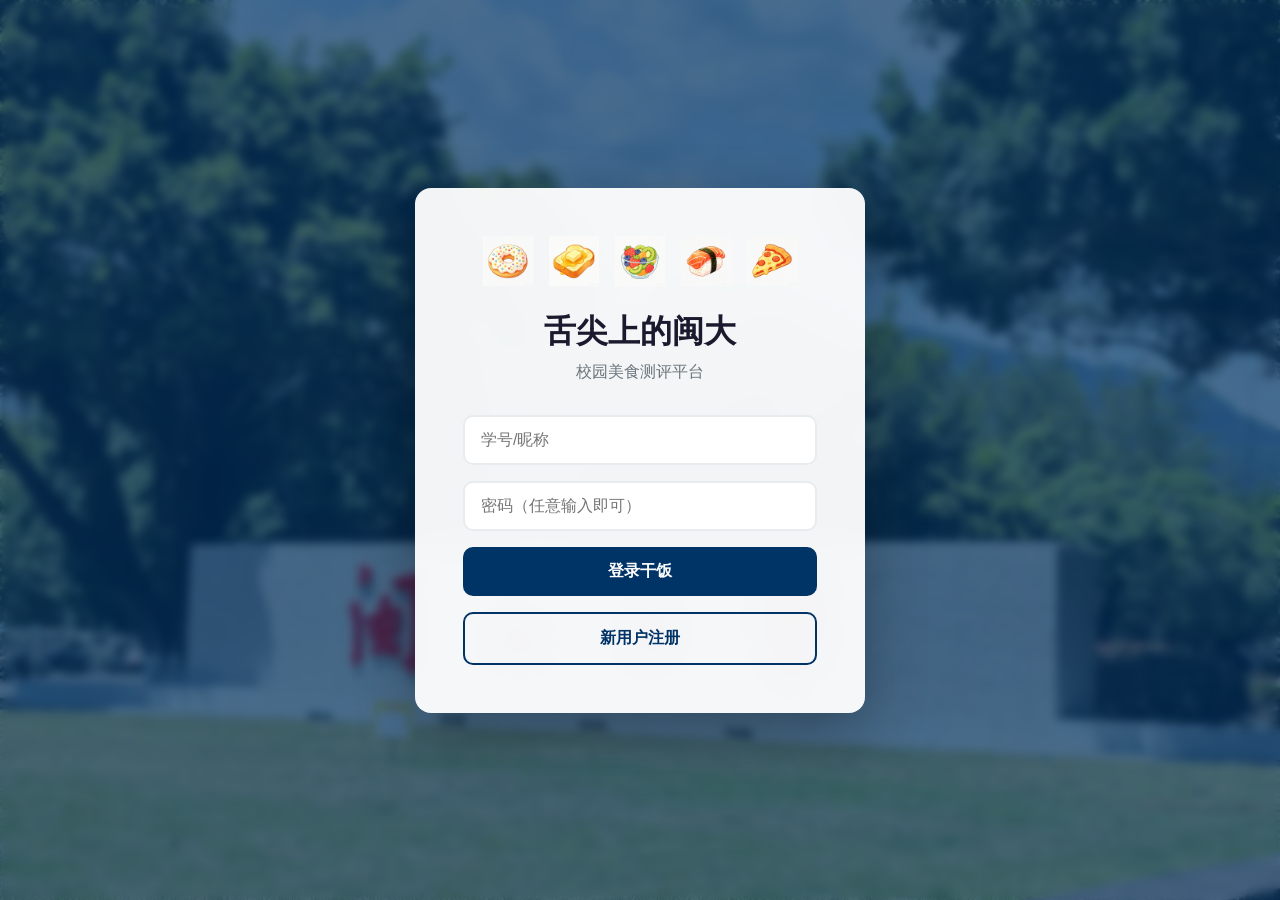
==== commit 29115fe9: "feat: 菜单图片无法显示 Co-authored-by: traeagent <traeagent@users.noreply.github.com>" ====
--- a/index.html
+++ b/index.html
@@ -37,14 +37,14 @@
             </div>
             <div class="nav-links">
                 <a href="javascript:void(0)" class="nav-link active" data-page="home" onclick="switchPage('home')">首页</a>
-                <a href="javascript:void(0)" class="nav-link" data-page="cafeteria" onclick="switchPage('cafeteria')">食堂测评</a>
-                <a href="javascript:void(0)" class="nav-link" data-page="offcampus" onclick="switchPage('offcampus')">校外小吃</a>
-                <a href="javascript:void(0)" class="nav-link" data-page="sticker" onclick="switchPage('sticker')">AI测评</a>
-                <a href="javascript:void(0)" class="nav-link" data-page="buddy" onclick="switchPage('buddy')">找搭子</a>
-                <a href="javascript:void(0)" class="nav-link" data-page="badreview" onclick="switchPage('badreview')">避雷墙</a>
-                <a href="javascript:void(0)" class="nav-link" data-page="favorites" onclick="switchPage('favorites')">收藏</a>
-                <a href="javascript:void(0)" class="nav-link" data-page="mealplan" onclick="switchPage('mealplan')">食谱</a>
-                <a href="javascript:void(0)" class="nav-link" data-page="mbti" onclick="switchPage('mbti')">MBTI</a>
+                <a href="javascript:void(0)" class="nav-link" onclick="openFeaturePage('cafeteria.html')">食堂测评</a>
+                <a href="javascript:void(0)" class="nav-link" onclick="openFeaturePage('offcampus.html')">校外小吃</a>
+                <a href="javascript:void(0)" class="nav-link" onclick="openFeaturePage('sticker.html')">AI测评</a>
+                <a href="javascript:void(0)" class="nav-link" onclick="openFeaturePage('buddy.html')">找搭子</a>
+                <a href="javascript:void(0)" class="nav-link" onclick="openFeaturePage('badreview.html')">避雷墙</a>
+                <a href="javascript:void(0)" class="nav-link" onclick="switchPage('favorites')">收藏</a>
+                <a href="javascript:void(0)" class="nav-link" onclick="openFeaturePage('mealplan.html')">食谱</a>
+                <a href="javascript:void(0)" class="nav-link" onclick="openFeaturePage('mbti.html')">MBTI</a>
             </div>
             <div class="nav-user">
                 <span id="current-user">干饭人</span>
@@ -56,6 +56,23 @@
         <main class="main-content">
             <!-- 首页 -->
             <section id="page-home" class="page active">
+                <!-- 轮播图 -->
+                <div class="carousel" id="carousel">
+                    <div class="carousel-slides">
+                        <div class="carousel-slide active">
+                            <img src="images/轮播1.jpg" alt="轮播图1">
+                        </div>
+                        <div class="carousel-slide">
+                            <img src="images/轮播2.jpg" alt="轮播图2">
+                        </div>
+                    </div>
+                    <div class="carousel-dots">
+                        <span class="carousel-dot active" onclick="goToSlide(0)"></span>
+                        <span class="carousel-dot" onclick="goToSlide(1)"></span>
+                    </div>
+                    <button class="carousel-btn prev" onclick="prevSlide()">&#10094;</button>
+                    <button class="carousel-btn next" onclick="nextSlide()">&#10095;</button>
+                </div>
                 <div class="page-header">
                     <h2>舌尖上的闽大</h2>
                     <p>校园美食测评平台</p>
@@ -69,35 +86,35 @@
                         <span class="feature-tag">HOT</span>
                     </div>
                     <div class="feature-card" onclick="openFeaturePage('mealplan.html')">
-                        <div class="feature-icon"><img src="images/icon-mealplan.jpeg" alt=""></div>
+                        <div class="feature-icon"><img src="images/mealplan.jpg" alt=""></div>
                         <h3>一周食谱计划</h3>
                         <p>从收藏中选择美食，安排你的一周饮食</p>
                         <span class="feature-tag">NEW</span>
                     </div>
                     <div class="feature-card" onclick="openFeaturePage('buddy.html')">
-                        <div class="feature-icon"><img src="images/icon-buddy.jpeg" alt=""></div>
+                        <div class="feature-icon"><img src="images/buddy.jpg" alt=""></div>
                         <h3>美食搭子匹配</h3>
                         <p>填写口味偏好，找到志同道合的饭搭子</p>
                         <span class="feature-tag">HOT</span>
                     </div>
                     <div class="feature-card" onclick="openFeaturePage('badreview.html')">
-                        <div class="feature-icon"><img src="images/icon-badreview.jpeg" alt=""></div>
+                        <div class="feature-icon"><img src="images/badreview.jpg" alt=""></div>
                         <h3>避雷吐槽墙</h3>
                         <p>分享踩雷经历，让同学们少走弯路</p>
                         <span class="feature-tag">HOT</span>
                     </div>
                     <div class="feature-card" onclick="openFeaturePage('sticker.html')">
-                        <div class="feature-icon"><img src="images/icon-sticker.jpeg" alt=""></div>
+                        <div class="feature-icon"><img src="images/ai_sticker.jpg" alt=""></div>
                         <h3>AI测评抠图</h3>
                         <p>上传美食图片，AI智能抠图生成测评贴纸</p>
                     </div>
                     <div class="feature-card" onclick="openFeaturePage('mbti.html')">
-                        <div class="feature-icon"><img src="images/icon-mbti.jpeg" alt=""></div>
+                        <div class="feature-icon"><img src="images/food2.png" alt=""></div>
                         <h3>趣味MBTI测评</h3>
                         <p>根据你的收藏，测出你的美食人格</p>
                     </div>
                     <div class="feature-card" onclick="openFeaturePage('cafeteria.html')">
-                        <div class="feature-icon"><img src="images/food2.png" alt=""></div>
+                        <div class="feature-icon"><img src="images/cafeteria.jpg" alt=""></div>
                         <h3>食堂美食测评</h3>
                         <p>查看各个食堂的美食评分和真实评价</p>
                     </div>
@@ -451,6 +468,7 @@
 
         <!-- 底部版权 -->
         <footer class="footer">
+            <img src="images/footer.png" alt="页脚" class="footer-image">
             <p>© 闽江大学蛋仔派队 · 舌尖上的闽大</p>
         </footer>
     </div>
--- a/styles.css
+++ b/styles.css
@@ -2,11 +2,11 @@
 * { margin: 0; padding: 0; box-sizing: border-box; }
 
 :root {
-    --primary: #ff6b35;
-    --primary-dark: #e55a2b;
-    --primary-light: #ff8c5a;
-    --secondary: #f7c59f;
-    --accent: #2ec4b6;
+    --primary: #003366;
+    --primary-dark: #002244;
+    --primary-light: #004080;
+    --secondary: #87CEEB;
+    --accent: #FFB6C1;
     --dark: #1a1a2e;
     --light: #f8f9fa;
     --gray: #6c757d;
@@ -14,8 +14,8 @@
     --danger: #dc3545;
     --success: #28a745;
     --warning: #ffc107;
-    --shadow: 0 4px 15px rgba(0,0,0,0.08);
-    --shadow-hover: 0 12px 35px rgba(0,0,0,0.15);
+    --shadow: 0 4px 15px rgba(0,51,102,0.08);
+    --shadow-hover: 0 12px 35px rgba(0,51,102,0.15);
     --radius: 16px;
     --radius-sm: 10px;
     --transition: all 0.3s cubic-bezier(0.4, 0, 0.2, 1);
@@ -23,7 +23,7 @@
 
 body {
     font-family: 'Segoe UI', 'PingFang SC', 'Microsoft YaHei', sans-serif;
-    background: linear-gradient(135deg, #f5f7fa 0%, #c3cfe2 100%);
+    background: linear-gradient(135deg, #e8f4fc 0%, #f0e6f6 100%);
     min-height: 100vh;
     color: var(--dark);
 }
@@ -36,7 +36,7 @@
     display: flex;
     align-items: center;
     justify-content: center;
-    background: linear-gradient(135deg, #667eea 0%, #764ba2 100%);
+    background: url('images/注册界面.png') center/cover no-repeat;
     position: relative;
     overflow: hidden;
 }
@@ -45,7 +45,8 @@
     content: '';
     position: absolute;
     inset: 0;
-    background: url("data:image/svg+xml,%3Csvg width='60' height='60' viewBox='0 0 60 60' xmlns='http://www.w3.org/2000/svg'%3E%3Cg fill='none' fill-rule='evenodd'%3E%3Cg fill='%23ffffff' fill-opacity='0.05'%3E%3Cpath d='M36 34v-4h-2v4h-4v2h4v4h2v-4h4v-2h-4zm0-30V0h-2v4h-4v2h4v4h2V6h4V4h-4zM6 34v-4H4v4H0v2h4v4h2v-4h4v-2H6zM6 4V0H4v4H0v2h4v4h2V6h4V4H6z'/%3E%3C/g%3E%3C/g%3E%3C/svg%3E");
+    background: rgba(0, 51, 102, 0.65);
+    backdrop-filter: blur(5px);
 }
 
 .login-container {
@@ -127,7 +128,7 @@
 }
 
 .login-btn { background: var(--primary); color: white; }
-.login-btn:hover { background: var(--primary-dark); transform: translateY(-2px); box-shadow: 0 4px 15px rgba(255,107,53,0.4); }
+.login-btn:hover { background: var(--primary-dark); transform: translateY(-2px); box-shadow: 0 4px 15px rgba(0,51,102,0.4); }
 
 .register-btn { background: transparent; color: var(--primary); border: 2px solid var(--primary); }
 .register-btn:hover { background: var(--primary); color: white; }
@@ -136,7 +137,7 @@
 .app { min-height: 100vh; display: flex; flex-direction: column; }
 
 .navbar {
-    background: rgba(255,255,255,0.95);
+    background: var(--primary);
     backdrop-filter: blur(20px);
     box-shadow: var(--shadow);
     padding: 0 2rem;
@@ -155,7 +156,7 @@
     gap: 0.5rem;
     font-size: 1.25rem;
     font-weight: bold;
-    color: var(--primary);
+    color: white;
 }
 
 .nav-logo {
@@ -171,7 +172,7 @@
 .nav-link {
     padding: 0.5rem 0.75rem;
     text-decoration: none;
-    color: var(--gray);
+    color: rgba(255,255,255,0.8);
     border-radius: var(--radius-sm);
     transition: var(--transition);
     font-weight: 500;
@@ -180,27 +181,27 @@
 }
 
 .nav-link:hover {
-    color: var(--primary);
-    background: rgba(255,107,53,0.08);
+    color: white;
+    background: rgba(255,255,255,0.15);
     transform: translateY(-2px);
 }
 
-.nav-link.active { color: var(--primary); background: rgba(255,107,53,0.12); font-weight: 600; }
-
-.nav-user { display: flex; align-items: center; gap: 1rem; font-size: 0.9rem; }
+.nav-link.active { color: white; background: rgba(255,255,255,0.2); font-weight: 600; }
+
+.nav-user { display: flex; align-items: center; gap: 1rem; font-size: 0.9rem; color: white; }
 
 .logout-btn {
     padding: 0.375rem 0.875rem;
-    border: 1px solid var(--gray-light);
+    border: 1px solid rgba(255,255,255,0.5);
     background: transparent;
-    color: var(--gray);
+    color: rgba(255,255,255,0.9);
     border-radius: var(--radius-sm);
     cursor: pointer;
     transition: var(--transition);
     font-size: 0.85rem;
 }
 
-.logout-btn:hover { border-color: var(--danger); color: var(--danger); }
+.logout-btn:hover { border-color: white; color: white; background: rgba(255,255,255,0.1); }
 
 /* ===== 主内容区 ===== */
 .main-content {
@@ -267,11 +268,27 @@
     cursor: pointer;
     position: relative;
     overflow: hidden;
+    border: 1px solid var(--secondary);
+}
+
+.feature-card::before {
+    content: '';
+    position: absolute;
+    top: 0;
+    left: 0;
+    right: 0;
+    height: 4px;
+    background: linear-gradient(90deg, var(--secondary) 0%, var(--accent) 100%);
+}
+
+.feature-card:nth-child(even)::before {
+    background: linear-gradient(90deg, var(--accent) 0%, var(--secondary) 100%);
 }
 
 .feature-card:hover {
     transform: translateY(-8px);
     box-shadow: var(--shadow-hover);
+    border-color: var(--primary);
 }
 
 .feature-card:hover .feature-icon {
@@ -1242,12 +1259,116 @@
 
 /* ===== 底部 ===== */
 .footer {
+    background: var(--primary);
+    text-align: center;
+    padding: 2rem 1.5rem 1.5rem;
+    color: rgba(255,255,255,0.8);
+    border-top: 3px solid var(--secondary);
+    font-size: 0.85rem;
+    position: relative;
+}
+
+.footer-image {
+    max-width: 200px;
+    height: auto;
+    margin-bottom: 1rem;
+    opacity: 0.9;
+}
+
+.footer p {
+    margin-top: 0.5rem;
+}
+
+/* ===== 轮播图 ===== */
+.carousel {
+    position: relative;
+    width: 100%;
+    height: 300px;
+    border-radius: var(--radius);
+    overflow: hidden;
+    margin-bottom: 2rem;
+    box-shadow: var(--shadow);
+}
+
+.carousel-slides {
+    width: 100%;
+    height: 100%;
+    position: relative;
+}
+
+.carousel-slide {
+    position: absolute;
+    top: 0;
+    left: 0;
+    width: 100%;
+    height: 100%;
+    opacity: 0;
+    transition: opacity 0.8s ease;
+}
+
+.carousel-slide.active {
+    opacity: 1;
+}
+
+.carousel-slide img {
+    width: 100%;
+    height: 100%;
+    object-fit: cover;
+}
+
+.carousel-dots {
+    position: absolute;
+    bottom: 1rem;
+    left: 50%;
+    transform: translateX(-50%);
+    display: flex;
+    gap: 0.5rem;
+    z-index: 10;
+}
+
+.carousel-dot {
+    width: 10px;
+    height: 10px;
+    border-radius: 50%;
+    background: rgba(255,255,255,0.5);
+    cursor: pointer;
+    transition: var(--transition);
+}
+
+.carousel-dot.active {
     background: white;
-    text-align: center;
-    padding: 1.5rem;
-    color: var(--gray-light);
-    border-top: 1px solid #e9ecef;
-    font-size: 0.85rem;
+    transform: scale(1.2);
+}
+
+.carousel-btn {
+    position: absolute;
+    top: 50%;
+    transform: translateY(-50%);
+    background: rgba(0,51,102,0.5);
+    color: white;
+    border: none;
+    width: 40px;
+    height: 40px;
+    border-radius: 50%;
+    cursor: pointer;
+    font-size: 1.2rem;
+    display: flex;
+    align-items: center;
+    justify-content: center;
+    transition: var(--transition);
+    z-index: 10;
+}
+
+.carousel-btn:hover {
+    background: rgba(0,51,102,0.8);
+}
+
+.carousel-btn.prev {
+    left: 1rem;
+}
+
+.carousel-btn.next {
+    right: 1rem;
 }
 
 /* ===== 动画 ===== */
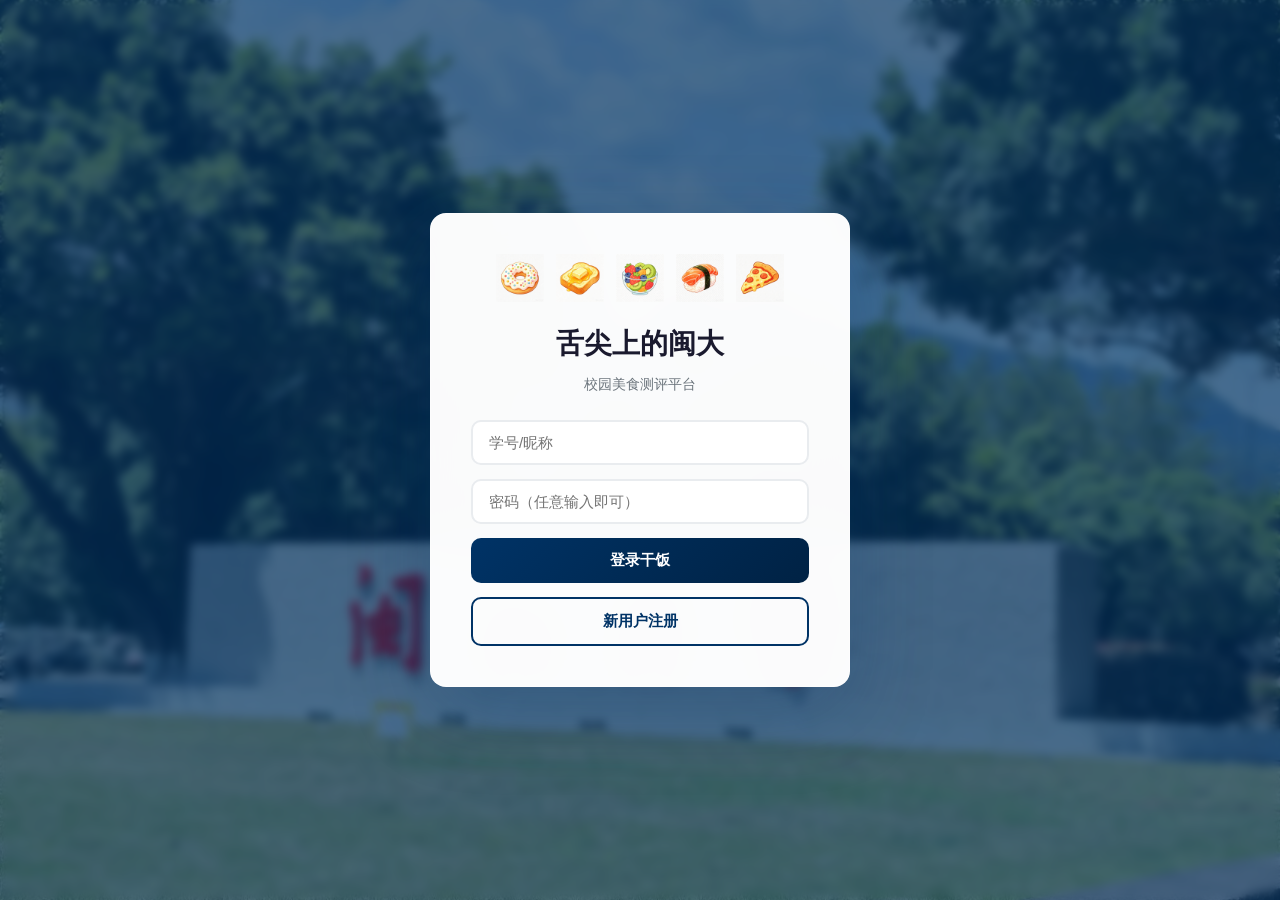
==== commit b85b96c3: "feat: 菜单图片无法显示 Co-authored-by: traeagent <traeagent@users.noreply.github.com>" ====
--- a/index.html
+++ b/index.html
@@ -60,18 +60,9 @@
                 <div class="carousel" id="carousel">
                     <div class="carousel-slides">
                         <div class="carousel-slide active">
-                            <img src="images/轮播1.jpg" alt="轮播图1">
-                        </div>
-                        <div class="carousel-slide">
-                            <img src="images/轮播2.jpg" alt="轮播图2">
-                        </div>
-                    </div>
-                    <div class="carousel-dots">
-                        <span class="carousel-dot active" onclick="goToSlide(0)"></span>
-                        <span class="carousel-dot" onclick="goToSlide(1)"></span>
-                    </div>
-                    <button class="carousel-btn prev" onclick="prevSlide()">&#10094;</button>
-                    <button class="carousel-btn next" onclick="nextSlide()">&#10095;</button>
+                            <img src="images/轮播1.jpg" alt="轮播图">
+                        </div>
+                    </div>
                 </div>
                 <div class="page-header">
                     <h2>舌尖上的闽大</h2>
@@ -456,7 +447,6 @@
                 </div>
                 <div class="mbti-container">
                     <div class="mbti-intro">
-                        <div class="mbti-hero">F</div>
                         <h3>你的美食人格是什么？</h3>
                         <p>基于你的收藏偏好，AI将分析你的美食口味、就餐习惯、探索精神，为你生成专属的美食MBTI人格报告！</p>
                         <button class="mbti-start-btn" onclick="startMbtiTest()">开始测评</button>
--- a/styles.css
+++ b/styles.css
@@ -23,9 +23,10 @@
 
 body {
     font-family: 'Segoe UI', 'PingFang SC', 'Microsoft YaHei', sans-serif;
-    background: linear-gradient(135deg, #e8f4fc 0%, #f0e6f6 100%);
+    background: linear-gradient(135deg, #f5f9fc 0%, #e8f0f8 50%, #f0e8f4 100%);
     min-height: 100vh;
     color: var(--dark);
+    line-height: 1.6;
 }
 
 .hidden { display: none !important; }
@@ -50,25 +51,26 @@
 }
 
 .login-container {
-    background: rgba(255,255,255,0.95);
+    background: rgba(255,255,255,0.98);
     backdrop-filter: blur(20px);
-    padding: 3rem;
+    padding: 2.5rem;
     border-radius: var(--radius);
-    box-shadow: 0 20px 60px rgba(0,0,0,0.3);
+    box-shadow: 0 25px 80px rgba(0,51,102,0.25);
     text-align: center;
-    max-width: 450px;
+    max-width: 420px;
     width: 90%;
     position: relative;
     z-index: 1;
     animation: fadeSlideUp 0.6s ease;
+    border: 1px solid rgba(255,255,255,0.5);
 }
 
 .food-icons {
     display: flex;
     justify-content: center;
-    gap: 1rem;
-    margin-bottom: 1.5rem;
-    font-size: 2.5rem;
+    gap: 0.75rem;
+    margin-bottom: 1.25rem;
+    font-size: 2rem;
 }
 
 .food-icon {
@@ -76,8 +78,8 @@
     transition: var(--transition);
     animation: bounce 2s infinite;
     user-select: none;
-    width: 50px;
-    height: 50px;
+    width: 48px;
+    height: 48px;
 }
 
 .food-icon img {
@@ -96,30 +98,30 @@
     50% { transform: translateY(-15px); }
 }
 
-.login-title { font-size: 2rem; color: var(--dark); margin-bottom: 0.5rem; }
-.login-subtitle { color: var(--gray); margin-bottom: 2rem; }
-
-.login-form { display: flex; flex-direction: column; gap: 1rem; }
+.login-title { font-size: 1.75rem; color: var(--dark); margin-bottom: 0.4rem; font-weight: 700; }
+.login-subtitle { color: var(--gray); margin-bottom: 1.5rem; font-size: 0.9rem; }
+
+.login-form { display: flex; flex-direction: column; gap: 0.875rem; }
 
 .login-input {
-    padding: 0.875rem 1rem;
+    padding: 0.75rem 1rem;
     border: 2px solid #e9ecef;
     border-radius: var(--radius-sm);
-    font-size: 1rem;
+    font-size: 0.95rem;
     transition: var(--transition);
     outline: none;
 }
 
 .login-input:focus {
     border-color: var(--primary);
-    box-shadow: 0 0 0 4px rgba(255,107,53,0.1);
+    box-shadow: 0 0 0 3px rgba(135,206,235,0.2);
 }
 
 .login-btn, .register-btn {
-    padding: 0.875rem;
+    padding: 0.75rem;
     border: none;
     border-radius: var(--radius-sm);
-    font-size: 1rem;
+    font-size: 0.95rem;
     font-weight: 600;
     cursor: pointer;
     transition: var(--transition);
@@ -127,8 +129,8 @@
     overflow: hidden;
 }
 
-.login-btn { background: var(--primary); color: white; }
-.login-btn:hover { background: var(--primary-dark); transform: translateY(-2px); box-shadow: 0 4px 15px rgba(0,51,102,0.4); }
+.login-btn { background: linear-gradient(135deg, var(--primary) 0%, var(--primary-dark) 100%); color: white; }
+.login-btn:hover { transform: translateY(-2px); box-shadow: 0 4px 15px rgba(0,51,102,0.4); }
 
 .register-btn { background: transparent; color: var(--primary); border: 2px solid var(--primary); }
 .register-btn:hover { background: var(--primary); color: white; }
@@ -137,9 +139,9 @@
 .app { min-height: 100vh; display: flex; flex-direction: column; }
 
 .navbar {
-    background: var(--primary);
+    background: linear-gradient(135deg, var(--primary) 0%, var(--primary-dark) 100%);
     backdrop-filter: blur(20px);
-    box-shadow: var(--shadow);
+    box-shadow: 0 2px 20px rgba(0,51,102,0.15);
     padding: 0 2rem;
     display: flex;
     align-items: center;
@@ -147,7 +149,7 @@
     position: sticky;
     top: 0;
     z-index: 100;
-    height: 64px;
+    height: 60px;
 }
 
 .nav-brand {
@@ -206,7 +208,7 @@
 /* ===== 主内容区 ===== */
 .main-content {
     flex: 1;
-    padding: 2rem;
+    padding: 1.5rem 2rem 2rem;
     max-width: 1200px;
     margin: 0 auto;
     width: 100%;
@@ -215,38 +217,38 @@
 .page { display: none; animation: fadeSlideUp 0.4s ease; }
 .page.active { display: block; }
 
-.page-header { text-align: center; margin-bottom: 2rem; }
-.page-header h2 { font-size: 1.75rem; margin-bottom: 0.5rem; }
-.page-header p { color: var(--gray); }
+.page-header { text-align: center; margin-bottom: 1.5rem; padding-bottom: 1rem; border-bottom: 2px solid var(--secondary); }
+.page-header h2 { font-size: 1.6rem; margin-bottom: 0.4rem; color: var(--primary); }
+.page-header p { color: var(--gray); font-size: 0.95rem; }
 
 /* ===== 筛选标签 ===== */
 .filter-tabs, .sort-options, .fav-tabs {
     display: flex;
     justify-content: center;
-    gap: 0.5rem;
-    margin-bottom: 2rem;
+    gap: 0.4rem;
+    margin-bottom: 1.5rem;
     flex-wrap: wrap;
 }
 
 .filter-tab, .sort-btn, .fav-tab {
-    padding: 0.5rem 1.25rem;
+    padding: 0.4rem 1rem;
     border: 2px solid #e9ecef;
     background: white;
-    border-radius: 25px;
-    cursor: pointer;
-    transition: var(--transition);
-    font-size: 0.875rem;
+    border-radius: 20px;
+    cursor: pointer;
+    transition: var(--transition);
+    font-size: 0.8rem;
     font-weight: 500;
 }
 
 .filter-tab:hover, .sort-btn:hover, .fav-tab:hover {
-    border-color: var(--primary);
+    border-color: var(--secondary);
     color: var(--primary);
     transform: translateY(-2px);
 }
 
 .filter-tab.active, .sort-btn.active, .fav-tab.active {
-    background: var(--primary);
+    background: linear-gradient(135deg, var(--primary) 0%, var(--primary-dark) 100%);
     color: white;
     border-color: var(--primary);
 }
@@ -254,21 +256,21 @@
 /* ===== 功能亮点卡片 ===== */
 .feature-grid {
     display: grid;
-    grid-template-columns: repeat(auto-fill, minmax(280px, 1fr));
-    gap: 1.5rem;
-    margin-bottom: 3rem;
+    grid-template-columns: repeat(auto-fill, minmax(260px, 1fr));
+    gap: 1.25rem;
+    margin-bottom: 2rem;
 }
 
 .feature-card {
     background: white;
     border-radius: var(--radius);
-    padding: 2rem;
-    box-shadow: var(--shadow);
+    padding: 1.5rem;
+    box-shadow: 0 2px 12px rgba(0,51,102,0.08);
     transition: var(--transition);
     cursor: pointer;
     position: relative;
     overflow: hidden;
-    border: 1px solid var(--secondary);
+    border: 2px solid transparent;
 }
 
 .feature-card::before {
@@ -277,7 +279,7 @@
     top: 0;
     left: 0;
     right: 0;
-    height: 4px;
+    height: 3px;
     background: linear-gradient(90deg, var(--secondary) 0%, var(--accent) 100%);
 }
 
@@ -286,27 +288,27 @@
 }
 
 .feature-card:hover {
-    transform: translateY(-8px);
-    box-shadow: var(--shadow-hover);
-    border-color: var(--primary);
+    transform: translateY(-6px);
+    box-shadow: 0 15px 40px rgba(0,51,102,0.12);
+    border-color: var(--secondary);
 }
 
 .feature-card:hover .feature-icon {
-    transform: scale(1.1);
+    transform: scale(1.1) rotate(5deg);
 }
 
 .feature-icon {
-    width: 60px;
-    height: 60px;
+    width: 56px;
+    height: 56px;
     background: linear-gradient(135deg, var(--primary) 0%, var(--primary-dark) 100%);
-    border-radius: 16px;
+    border-radius: 14px;
     display: flex;
     align-items: center;
     justify-content: center;
-    font-size: 1.5rem;
+    font-size: 1.4rem;
     font-weight: bold;
     color: white;
-    margin-bottom: 1rem;
+    margin-bottom: 0.875rem;
     transition: var(--transition);
     overflow: hidden;
 }
@@ -315,11 +317,11 @@
     width: 100%;
     height: 100%;
     object-fit: cover;
-    border-radius: 16px;
+    border-radius: 14px;
 }
 
 .feature-card h3 {
-    font-size: 1.1rem;
+    font-size: 1rem;
     margin-bottom: 0.5rem;
     color: var(--dark);
 }
@@ -357,47 +359,53 @@
 
 /* ===== 首页区块 ===== */
 .home-section {
-    margin-top: 2rem;
+    margin-top: 2.5rem;
 }
 
 .home-section-header {
     display: flex;
     justify-content: space-between;
     align-items: center;
-    margin-bottom: 1.5rem;
+    margin-bottom: 1.25rem;
     padding-bottom: 0.75rem;
-    border-bottom: 2px solid #e9ecef;
+    border-bottom: 2px solid var(--secondary);
 }
 
 .home-section-header h3 {
-    font-size: 1.25rem;
-    color: var(--dark);
+    font-size: 1.2rem;
+    color: var(--primary);
+    font-weight: 600;
 }
 
 .home-section-header a {
-    color: var(--primary);
+    color: white;
     text-decoration: none;
-    font-size: 0.9rem;
+    font-size: 0.8rem;
     font-weight: 500;
     transition: var(--transition);
     cursor: pointer;
+    background: var(--primary);
+    padding: 0.4rem 1rem;
+    border-radius: 20px;
 }
 
 .home-section-header a:hover {
-    color: var(--primary-dark);
-    text-decoration: underline;
+    background: var(--primary-dark);
+    transform: translateX(3px);
 }
 
 .view-more-link {
-    padding: 0.375rem 1rem;
+    padding: 0.4rem 1rem;
     background: var(--primary);
-    color: white;
+    color: white !important;
     border-radius: 20px;
     font-size: 0.8rem;
+    border: none;
 }
 
 .view-more-link:hover {
     background: var(--primary-dark);
+    color: white !important;
     text-decoration: none !important;
 }
 
@@ -502,43 +510,45 @@
 /* ===== 美食卡片 ===== */
 .food-grid {
     display: grid;
-    grid-template-columns: repeat(auto-fill, minmax(280px, 1fr));
-    gap: 1.5rem;
+    grid-template-columns: repeat(auto-fill, minmax(260px, 1fr));
+    gap: 1.25rem;
 }
 
 .food-card {
     background: white;
     border-radius: var(--radius);
     overflow: hidden;
-    box-shadow: var(--shadow);
+    box-shadow: 0 2px 12px rgba(0,51,102,0.08);
     transition: var(--transition);
     cursor: pointer;
     position: relative;
+    border: 1px solid rgba(135,206,235,0.3);
 }
 
 .food-card:hover {
-    transform: translateY(-8px);
-    box-shadow: var(--shadow-hover);
-}
-
-.food-card:hover .food-image { transform: scale(1.08); }
+    transform: translateY(-6px);
+    box-shadow: 0 15px 40px rgba(0,51,102,0.12);
+    border-color: var(--secondary);
+}
+
+.food-card:hover .food-image { transform: scale(1.05); }
 
 .food-image {
     width: 100%;
-    height: 200px;
+    height: 180px;
     object-fit: cover;
     transition: var(--transition);
 }
 
 .food-image img {
     width: 100%;
-    height: 200px;
+    height: 180px;
     object-fit: cover;
 }
 
 .food-image-placeholder {
     width: 100%;
-    height: 200px;
+    height: 180px;
     display: flex;
     align-items: center;
     justify-content: center;
@@ -546,22 +556,22 @@
     background: linear-gradient(45deg, #f093fb 0%, #f5576c 100%);
 }
 
-.food-content { padding: 1.25rem; }
+.food-content { padding: 1rem; }
 
 .food-name {
-    font-size: 1.1rem;
-    font-weight: 700;
-    margin-bottom: 0.5rem;
+    font-size: 1rem;
+    font-weight: 600;
+    margin-bottom: 0.4rem;
     color: var(--dark);
 }
 
-.food-rating { display: flex; align-items: center; gap: 0.5rem; margin-bottom: 0.75rem; }
-.stars { color: var(--warning); font-size: 0.9rem; }
+.food-rating { display: flex; align-items: center; gap: 0.4rem; margin-bottom: 0.5rem; }
+.stars { color: var(--warning); font-size: 0.85rem; }
 
 .rating-tag {
-    padding: 0.2rem 0.5rem;
+    padding: 0.15rem 0.4rem;
     border-radius: 4px;
-    font-size: 0.7rem;
+    font-size: 0.65rem;
     font-weight: 700;
     letter-spacing: 0.5px;
 }
@@ -572,9 +582,9 @@
 
 .food-review {
     color: var(--gray);
-    font-size: 0.85rem;
+    font-size: 0.8rem;
     line-height: 1.5;
-    margin-bottom: 0.75rem;
+    margin-bottom: 0.5rem;
     display: -webkit-box;
     -webkit-line-clamp: 2;
     -webkit-box-orient: vertical;
@@ -1117,12 +1127,27 @@
 .mbti-intro {
     text-align: center;
     padding: 3rem 2rem;
-    background: white;
+    background: url('images/mbti底图背景.jpg') center/cover no-repeat;
     border-radius: var(--radius);
     box-shadow: var(--shadow);
-}
-
-.mbti-hero { font-size: 4rem; margin-bottom: 1rem; animation: bounce 2s infinite; }
+    position: relative;
+}
+
+.mbti-intro::before {
+    content: '';
+    position: absolute;
+    inset: 0;
+    background: rgba(255,255,255,0.85);
+    border-radius: var(--radius);
+    z-index: 0;
+}
+
+.mbti-intro > * {
+    position: relative;
+    z-index: 1;
+}
+
+.mbti-hero { font-size: 4rem; margin-bottom: 1rem; animation: bounce 2s infinite; display: none; }
 
 .mbti-intro h3 { font-size: 1.5rem; margin-bottom: 0.75rem; }
 
@@ -1259,19 +1284,19 @@
 
 /* ===== 底部 ===== */
 .footer {
-    background: var(--primary);
+    background: linear-gradient(135deg, var(--primary) 0%, var(--primary-dark) 100%);
     text-align: center;
-    padding: 2rem 1.5rem 1.5rem;
-    color: rgba(255,255,255,0.8);
+    padding: 1.5rem 1.5rem 1rem;
+    color: rgba(255,255,255,0.85);
     border-top: 3px solid var(--secondary);
-    font-size: 0.85rem;
+    font-size: 0.8rem;
     position: relative;
 }
 
 .footer-image {
-    max-width: 200px;
+    max-width: 180px;
     height: auto;
-    margin-bottom: 1rem;
+    margin-bottom: 0.75rem;
     opacity: 0.9;
 }
 
@@ -1283,11 +1308,11 @@
 .carousel {
     position: relative;
     width: 100%;
-    height: 300px;
-    border-radius: var(--radius);
+    height: 126px;
+    border-radius: var(--radius-sm);
     overflow: hidden;
-    margin-bottom: 2rem;
-    box-shadow: var(--shadow);
+    margin-bottom: 1.5rem;
+    box-shadow: 0 2px 8px rgba(0,51,102,0.1);
 }
 
 .carousel-slides {
@@ -1316,61 +1341,6 @@
     object-fit: cover;
 }
 
-.carousel-dots {
-    position: absolute;
-    bottom: 1rem;
-    left: 50%;
-    transform: translateX(-50%);
-    display: flex;
-    gap: 0.5rem;
-    z-index: 10;
-}
-
-.carousel-dot {
-    width: 10px;
-    height: 10px;
-    border-radius: 50%;
-    background: rgba(255,255,255,0.5);
-    cursor: pointer;
-    transition: var(--transition);
-}
-
-.carousel-dot.active {
-    background: white;
-    transform: scale(1.2);
-}
-
-.carousel-btn {
-    position: absolute;
-    top: 50%;
-    transform: translateY(-50%);
-    background: rgba(0,51,102,0.5);
-    color: white;
-    border: none;
-    width: 40px;
-    height: 40px;
-    border-radius: 50%;
-    cursor: pointer;
-    font-size: 1.2rem;
-    display: flex;
-    align-items: center;
-    justify-content: center;
-    transition: var(--transition);
-    z-index: 10;
-}
-
-.carousel-btn:hover {
-    background: rgba(0,51,102,0.8);
-}
-
-.carousel-btn.prev {
-    left: 1rem;
-}
-
-.carousel-btn.next {
-    right: 1rem;
-}
-
 /* ===== 动画 ===== */
 @keyframes fadeSlideUp {
     from { opacity: 0; transform: translateY(20px); }
@@ -1384,12 +1354,16 @@
 
 /* ===== 响应式 ===== */
 @media (max-width: 768px) {
+    .carousel {
+        height: 100px;
+        border-radius: var(--radius-sm);
+        margin-bottom: 1rem;
+    }
+    
     .navbar {
-        padding: 0 1rem;
+        padding: 0.5rem 1rem;
         flex-wrap: wrap;
         height: auto;
-        padding-top: 0.5rem;
-        padding-bottom: 0.5rem;
         gap: 0.25rem;
     }
 
@@ -1405,13 +1379,15 @@
 
     .main-content { padding: 1rem; }
 
-    .food-grid { grid-template-columns: 1fr; }
-
-    .login-container { padding: 2rem; }
+    .food-grid { grid-template-columns: 1fr; gap: 1rem; }
+
+    .feature-grid { grid-template-columns: 1fr; gap: 1rem; }
+
+    .login-container { padding: 1.5rem; }
 
     .modal-content { margin: 0.5rem; max-height: 95vh; }
 
-    .detail-hero { width: calc(100% + 4rem); height: 200px; }
+    .detail-hero { width: calc(100% + 4rem); height: 180px; }
 
     .mbti-traits { grid-template-columns: 1fr; }
 
